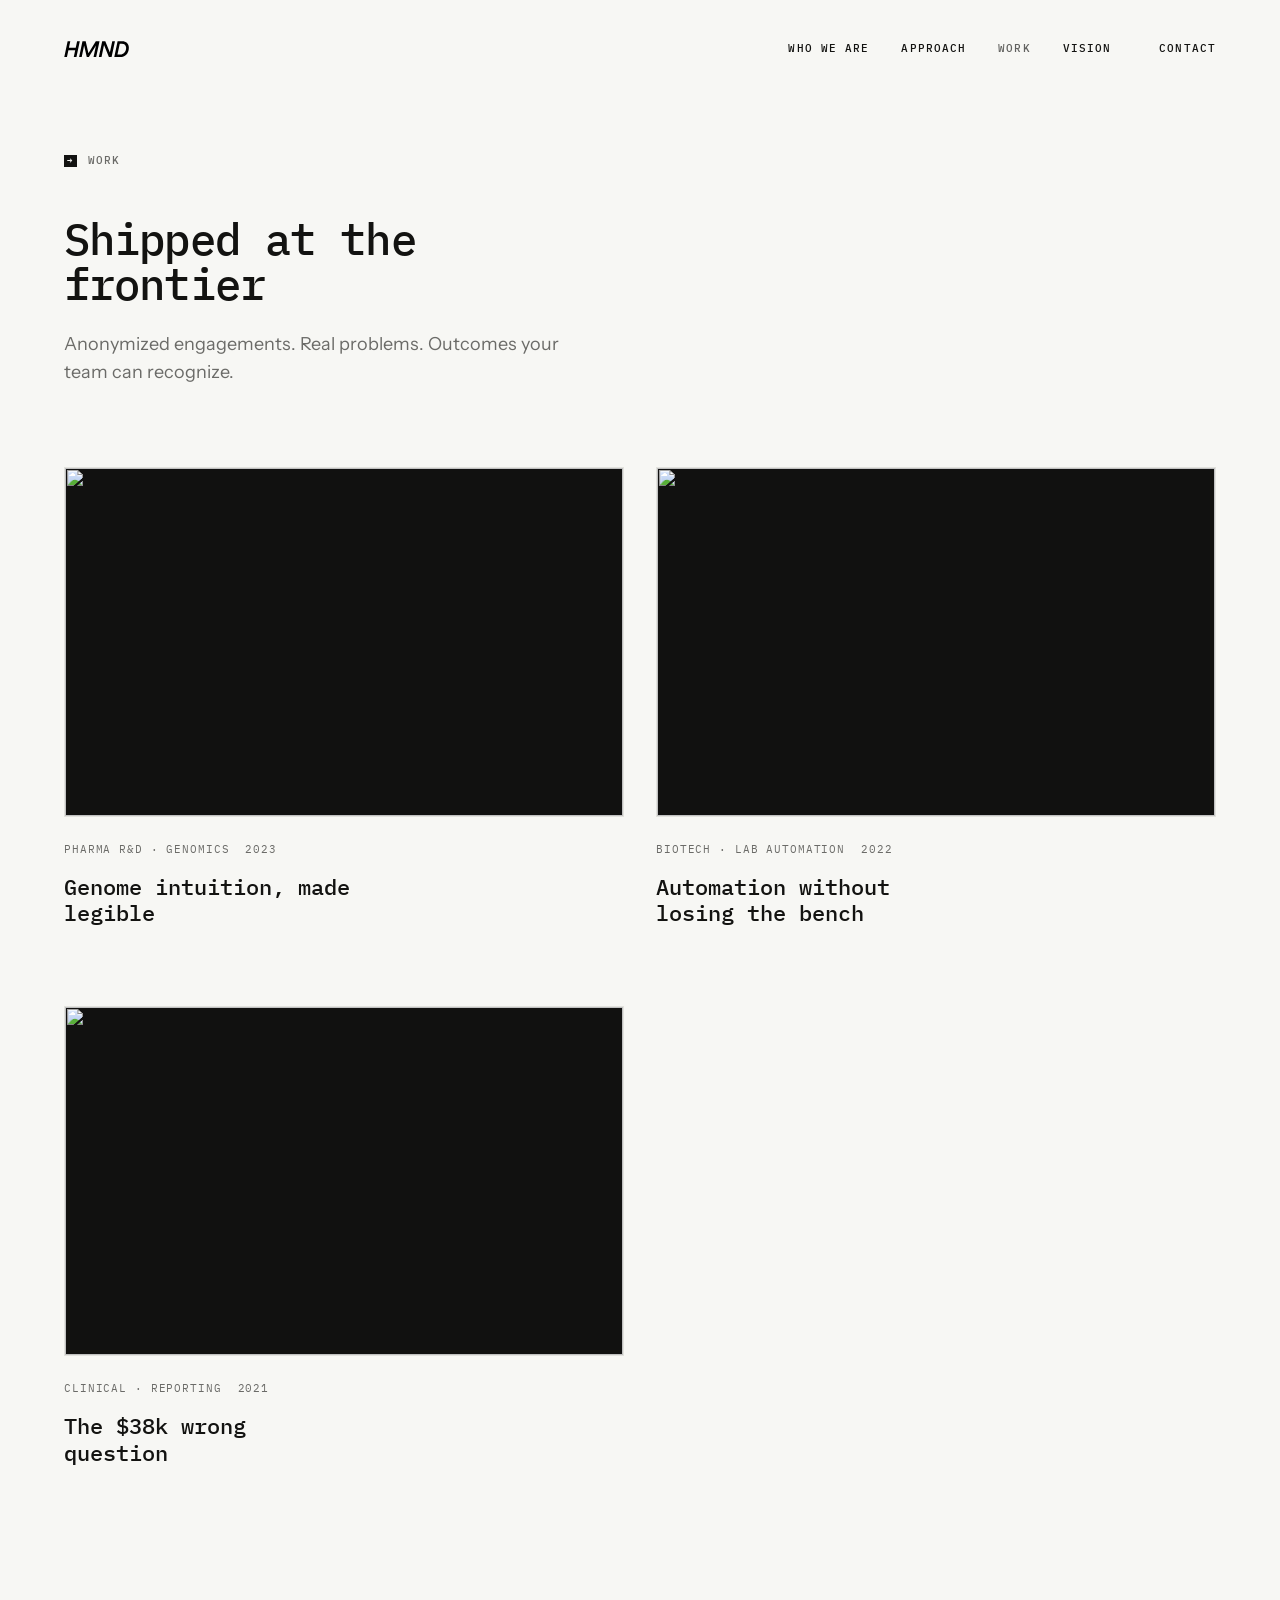
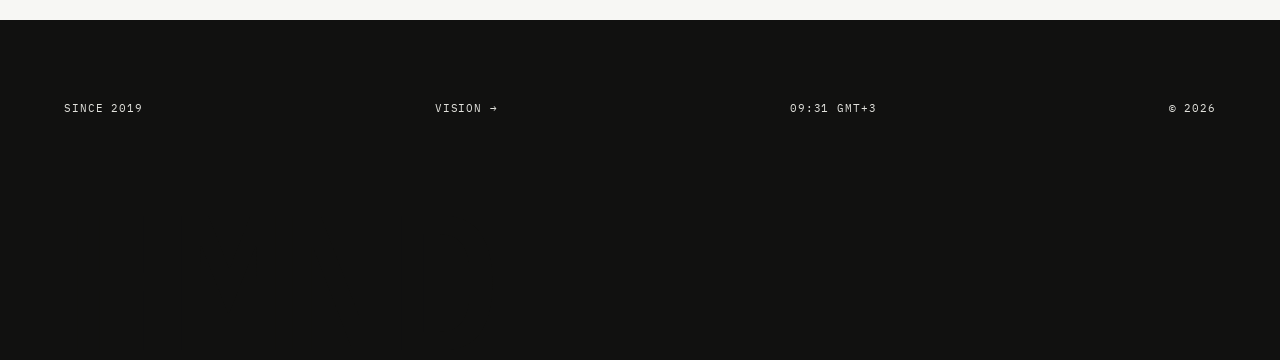
==== works/index.html @ 0601677a "Added work section with cases" ====
<!DOCTYPE html>
<html lang="en">
<head>
  <meta charset="UTF-8" />
  <meta name="viewport" content="width=device-width, initial-scale=1" />
  <title>Work — HMND</title>
  <meta name="description" content="Selected HMND engagements — anonymized cases at the frontier of science and software." />
  <link rel="preconnect" href="https://fonts.googleapis.com" />
  <link rel="preconnect" href="https://fonts.gstatic.com" crossorigin />
  <link href="https://fonts.googleapis.com/css2?family=IBM+Plex+Mono:wght@400;500;600&family=Instrument+Sans:ital,wght@0,400;0,500;0,600;1,400;1,500&display=swap" rel="stylesheet" />
  <link rel="stylesheet" href="../styles/tokens.css" />
  <link rel="stylesheet" href="../style.css" />
</head>
<body class="page-works">
  <a class="skip-link" href="#main">Skip to content</a>

  <header class="site-header" id="site-header">
    <div class="site-header__inner">
      <a href="../index.html" class="logo" id="logo" aria-label="HMND home">
        <img src="../assets/img/HMND_logo.svg" alt="" class="logo__img" width="187" height="46" />
      </a>
      <nav class="nav" aria-label="Primary">
        <a href="../index.html#who">Who we are</a>
        <a href="../index.html#approach">Approach</a>
        <a href="index.html" class="is-active" aria-current="page">Work</a>
        <a href="../index.html#vision" class="nav__vision">
          Vision
          <span class="nav__dot" id="vision-dot" hidden aria-hidden="true"></span>
        </a>
        <a href="../index.html#contact" class="nav__contact" id="nav-contact">Contact</a>
      </nav>
      <button class="nav-toggle" id="nav-toggle" type="button" aria-expanded="false" aria-controls="mobile-nav" aria-label="Open menu">
        <span></span><span></span>
      </button>
    </div>
    <nav class="mobile-nav" id="mobile-nav" hidden>
      <a href="../index.html#who">Who we are</a>
      <a href="../index.html#approach">Approach</a>
      <a href="index.html" aria-current="page">Work</a>
      <a href="../index.html#vision">Vision</a>
      <a href="../index.html#contact">Contact</a>
    </nav>
  </header>

  <main id="main" class="works-page">
    <div class="container">
      <header class="works-hero reveal">
        <p class="section-marker"><span class="section-marker__arrow" aria-hidden="true">→</span> Work</p>
        <h1 class="works-hero__title">Shipped at the frontier</h1>
        <p class="works-hero__intro">Anonymized engagements. Real problems. Outcomes your team can recognize.</p>
      </header>

      <div class="works-grid">
        <a class="works-tile reveal" href="genome-browser.html">
          <div class="works-tile__media">
            <img src="../assets/img/work/genome-browser.svg" alt="" width="1600" height="1000" />
          </div>
          <div class="works-tile__meta">
            <span>Pharma R&amp;D · Genomics</span>
            <span>2023</span>
          </div>
          <h2 class="works-tile__title">Genome intuition, made legible</h2>
        </a>

        <a class="works-tile reveal" href="synthesis-automation.html">
          <div class="works-tile__media">
            <img src="../assets/img/work/synthesis-automation.svg" alt="" width="1600" height="1000" />
          </div>
          <div class="works-tile__meta">
            <span>Biotech · Lab automation</span>
            <span>2022</span>
          </div>
          <h2 class="works-tile__title">Automation without losing the bench</h2>
        </a>

        <a class="works-tile reveal" href="clinical-reporting.html">
          <div class="works-tile__media">
            <img src="../assets/img/work/clinical-reporting.svg" alt="" width="1600" height="1000" />
          </div>
          <div class="works-tile__meta">
            <span>Clinical · Reporting</span>
            <span>2021</span>
          </div>
          <h2 class="works-tile__title">The $38k wrong question</h2>
        </a>
      </div>
    </div>
  </main>

  <footer class="site-footer">
    <div class="container site-footer__top">
      <span>Since 2019</span>
      <a href="https://vision.hmnd.design" rel="noopener noreferrer" target="_blank">Vision →</a>
      <time id="local-time" datetime="">--:--</time>
      <span>© 2026</span>
    </div>
    <div class="site-footer__wordmark" aria-hidden="true">HMND</div>
  </footer>

  <script src="../main.js" defer></script>
</body>
</html>
---- styles/tokens.css ----
:root {
  /* Color */
  --color-bg: #f7f7f4;
  --color-text: #131311;
  --color-text-muted: #6b6b68;
  --color-accent: #8dff6a;
  --color-surface-dark: #111110;
  --color-border: #e2e2dd;

  /* Typography */
  --font-display: 'IBM Plex Mono', monospace;
  --font-body: 'Instrument Sans', sans-serif;
  --fs-hero: clamp(2.75rem, 6.5vw, 6rem);
  --fs-h2: clamp(1.875rem, 3.5vw, 2.75rem);
  --fs-h3: 1.375rem;
  --fs-body-lg: 1.125rem;
  --fs-body: 1rem;
  --fs-small: 0.8125rem;
  --fs-micro: 0.6875rem;
  --lh-display: 1.02;
  --lh-body: 1.55;
  --measure: 65ch;

  /* Spacing (8px scale) */
  --space-1: 8px;
  --space-2: 16px;
  --space-3: 24px;
  --space-4: 32px;
  --space-6: 48px;
  --space-8: 64px;
  --space-10: 80px;
  --space-15: 120px;
  --space-20: 160px;
  --section-py: clamp(96px, 12vw, 160px);
  --container-max: 1180px;
  --gutter: clamp(24px, 5vw, 64px);

  /* Radius */
  --radius-none: 0px;
  --radius-pill: 999px;
  --corner-chamfer: 8px;

  /* Motion */
  --ease-out: cubic-bezier(0.16, 1, 0.3, 1);
  --duration-fast: 200ms;
  --duration-base: 400ms;
  --stagger-child: 60ms;
}

.btn-primary {
  border-radius: var(--radius-pill);
  background: var(--color-text);
  color: var(--color-bg);
  padding: 14px 28px;
  font-family: var(--font-display);
  transition: background var(--duration-fast) ease;
}
.btn-primary:hover {
  background: var(--color-text-muted);
  color: var(--color-bg);
}

.hairline {
  border: 1px solid var(--color-border);
  border-radius: var(--radius-none);
  box-shadow: none;
}
---- style.css ----
/* HMND site composition — all values via tokens */

*,
*::before,
*::after {
  box-sizing: border-box;
}

html {
  scroll-behavior: smooth;
}

@media (prefers-reduced-motion: reduce) {
  html {
    scroll-behavior: auto;
  }
}

body {
  margin: 0;
  background: var(--color-bg);
  color: var(--color-text);
  font-family: var(--font-body);
  font-size: var(--fs-body);
  line-height: var(--lh-body);
  -webkit-font-smoothing: antialiased;
  text-rendering: optimizeLegibility;
}

img {
  max-width: 100%;
  display: block;
}

a {
  color: inherit;
  text-decoration: underline;
  text-decoration-thickness: 1px;
  text-underline-offset: 0.2em;
}

a:hover {
  color: var(--color-text);
}

a.btn-primary,
a.logo,
.nav a,
.mobile-nav a,
.work-case,
.vision-tile {
  text-decoration: none;
}

button,
input,
textarea,
select {
  font: inherit;
  color: inherit;
}

.sr-only {
  position: absolute;
  width: 1px;
  height: 1px;
  padding: 0;
  margin: -1px;
  overflow: hidden;
  clip: rect(0, 0, 0, 0);
  white-space: nowrap;
  border: 0;
}

.skip-link {
  position: absolute;
  left: var(--gutter);
  top: -100px;
  z-index: 200;
  background: var(--color-text);
  color: var(--color-bg);
  padding: var(--space-1) var(--space-2);
  font-family: var(--font-display);
  font-size: var(--fs-small);
}

.skip-link:focus {
  top: var(--space-2);
}

.container {
  width: min(100% - (var(--gutter) * 2), var(--container-max));
  margin-inline: auto;
}

.section {
  padding-block: var(--section-py);
}

.section-marker {
  margin: 0 0 var(--space-6);
  font-family: var(--font-display);
  font-size: var(--fs-micro);
  font-weight: 500;
  letter-spacing: 0.1em;
  text-transform: uppercase;
  color: var(--color-text-muted);
}

.section-marker__arrow {
  display: inline-flex;
  align-items: center;
  justify-content: center;
  width: 1.35em;
  height: 1.35em;
  margin-right: 0.35em;
  background: var(--color-text);
  color: var(--color-bg);
  font-size: 0.85em;
  line-height: 1;
  vertical-align: middle;
}

.section-marker--on-dark .section-marker__arrow {
  background: var(--color-bg);
  color: var(--color-text);
}

.section-marker--on-dark {
  color: var(--color-border);
}

.section-title {
  margin: 0 0 var(--space-6);
  font-family: var(--font-display);
  font-size: var(--fs-h2);
  font-weight: 500;
  line-height: var(--lh-display);
  letter-spacing: -0.02em;
  max-width: 18ch;
}

.lead {
  font-size: var(--fs-body-lg);
  max-width: var(--measure);
}

.text-link {
  font-family: var(--font-display);
  font-size: var(--fs-small);
  text-decoration: underline;
  text-decoration-thickness: 1px;
  text-underline-offset: 0.22em;
  transition: text-decoration-color var(--duration-fast) ease;
}

.text-link:hover {
  text-decoration-color: var(--color-text);
}

.inline-link {
  color: inherit;
  text-decoration: underline;
  text-decoration-thickness: 1px;
  text-underline-offset: 0.2em;
}

.inline-link:hover {
  color: inherit;
}

.btn-primary {
  display: inline-flex;
  align-items: center;
  justify-content: center;
  gap: var(--space-1);
  border: none;
  cursor: pointer;
  text-decoration: none;
  font-size: var(--fs-small);
  font-weight: 500;
  letter-spacing: 0.02em;
  line-height: 1.2;
  transition: transform var(--duration-fast) var(--ease-out);
  will-change: transform;
}

/* —— Header —— */
.site-header {
  position: fixed;
  inset: 0 0 auto;
  z-index: 100;
  padding-block: var(--space-3);
  background: transparent;
  border: none;
  pointer-events: none;
}

.site-header__inner {
  --header-pad: var(--space-2);
  display: flex;
  align-items: center;
  justify-content: space-between;
  /* Wider blur bar; padding extends past container edges equally */
  width: min(
    calc((100% - (var(--gutter) * 2)) + (var(--header-pad) * 2)),
    calc(var(--container-max) + (var(--header-pad) * 2))
  );
  margin-inline-start: max(
    calc(var(--gutter) - var(--header-pad)),
    calc((100% - min(100% - (var(--gutter) * 2), var(--container-max))) / 2 - var(--header-pad))
  );
  margin-inline-end: auto;
  padding: var(--header-pad);
  pointer-events: auto;
  border: none;
  background: transparent;
  clip-path: polygon(
    var(--corner-chamfer) 0,
    calc(100% - var(--corner-chamfer)) 0,
    100% var(--corner-chamfer),
    100% calc(100% - var(--corner-chamfer)),
    calc(100% - var(--corner-chamfer)) 100%,
    var(--corner-chamfer) 100%,
    0 calc(100% - var(--corner-chamfer)),
    0 var(--corner-chamfer)
  );
  transition:
    background var(--duration-base) var(--ease-out),
    backdrop-filter var(--duration-base) var(--ease-out),
    opacity var(--duration-base) var(--ease-out),
    transform var(--duration-base) var(--ease-out),
    visibility var(--duration-base) var(--ease-out);
}

.site-header.is-dock-visible .site-header__inner {
  background: transparent;
  backdrop-filter: blur(20px) saturate(1.15);
  -webkit-backdrop-filter: blur(20px) saturate(1.15);
}

.site-header.is-over-cinematic .site-header__inner,
.site-header.is-over-cinematic .mobile-nav:not([hidden]) {
  opacity: 0;
  visibility: hidden;
  pointer-events: none;
  transform: translateY(-10px);
}

.logo {
  display: inline-flex;
  align-items: center;
  text-decoration: none;
  line-height: 0;
}

.logo__img {
  display: block;
  width: auto;
  height: 1rem;
}

.nav {
  display: none;
  gap: var(--space-4);
  align-items: center;
}

.nav a {
  position: relative;
  font-family: var(--font-display);
  font-size: var(--fs-micro);
  font-weight: 500;
  letter-spacing: 0.1em;
  text-transform: uppercase;
  text-decoration: none;
  color: var(--color-text);
  transition: opacity 400ms var(--ease-out);
}

.nav a::after {
  content: "";
  position: absolute;
  left: 0;
  bottom: -4px;
  width: 100%;
  height: 1px;
  background: var(--color-text);
  transform: scaleX(0);
  transform-origin: left center;
  transition: transform 650ms cubic-bezier(0.22, 1, 0.36, 1);
}

.nav a:hover {
  opacity: 0.65;
}

.nav a:hover::after {
  transform: scaleX(1);
}

.nav__vision {
  padding-right: var(--space-2);
}

.nav__dot {
  position: absolute;
  top: -2px;
  right: 0;
  width: 6px;
  height: 6px;
  border-radius: var(--radius-pill);
  background: var(--color-text);
}

.nav-toggle {
  display: flex;
  flex-direction: column;
  gap: 6px;
  background: none;
  border: none;
  padding: var(--space-1);
  cursor: pointer;
}

.nav-toggle span {
  display: block;
  width: 24px;
  height: 1px;
  background: var(--color-text);
}

.mobile-nav {
  display: flex;
  flex-direction: column;
  gap: var(--space-3);
  margin: var(--space-2) auto 0;
  width: min(100% - (var(--gutter) * 2), var(--container-max));
  padding: var(--space-4) 0 var(--space-6);
  pointer-events: auto;
  border: none;
  border-radius: var(--radius-none);
  background: transparent;
  transition: background var(--duration-base) var(--ease-out);
}

.site-header.is-dock-visible .mobile-nav:not([hidden]) {
  background: color-mix(in srgb, var(--color-bg) 48%, transparent);
  backdrop-filter: blur(20px) saturate(1.15);
  -webkit-backdrop-filter: blur(20px) saturate(1.15);
}

.mobile-nav a {
  font-family: var(--font-display);
  font-size: var(--fs-small);
  letter-spacing: 0.08em;
  text-transform: uppercase;
  text-decoration: none;
  color: var(--color-text);
}

.mobile-nav[hidden] {
  display: none;
}

@media (min-width: 900px) {
  .nav {
    display: flex;
  }

  .nav-toggle,
  .mobile-nav {
    display: none !important;
  }
}

/* —— Hero —— */
.hero {
  position: relative;
  width: 100vw;
  max-width: 100%;
  height: 100vh;
  min-height: 560px;
  overflow: hidden;
  background: var(--color-bg);
  display: flex;
  align-items: center;
  isolation: isolate;
}

.hero__media {
  position: absolute;
  inset: 0;
  z-index: 0;
  display: flex;
  align-items: center;
  justify-content: flex-end;
  pointer-events: none;
  background: var(--color-bg);
}

.hero__img {
  height: 100%;
  width: auto;
  max-width: none;
  object-fit: contain;
  object-position: right center;
  mix-blend-mode: multiply;
}

.hero__media.is-missing::after {
  content: "assets/img/hero.png — missing";
  position: absolute;
  inset: 0;
  display: flex;
  align-items: center;
  justify-content: center;
  padding: var(--space-4);
  text-align: center;
  font-family: var(--font-display);
  font-size: var(--fs-small);
  letter-spacing: 0.04em;
  color: var(--color-text-muted);
  border: 1px dashed var(--color-text-muted);
  background: var(--color-bg);
  pointer-events: none;
}

.hero__media.is-missing .hero__img {
  opacity: 0;
}

.hero__copy {
  position: relative;
  z-index: 1;
  /* 50% of container — leaves room for hero image on the right */
  width: min(calc((100% - (var(--gutter) * 2)) * 0.5), calc(var(--container-max) * 0.5));
  margin-inline: max(var(--gutter), calc((100% - min(100% - (var(--gutter) * 2), var(--container-max))) / 2)) auto;
  padding-block: calc(var(--space-15) + var(--space-4));
}

.hero__title {
  margin: 0 0 var(--space-4);
  font-family: var(--font-display);
  /* Sized so the longest line (23ch mono) never wraps inside the copy block */
  font-size: min(
    3.5rem,
    calc(min(100vw - (var(--gutter) * 2), calc(var(--container-max) * 0.5)) / 13.5)
  );
  font-weight: 500;
  line-height: var(--lh-display);
  letter-spacing: -0.03em;
  white-space: nowrap;
}

.hero__line {
  display: block;
}

.hero__accent {
  font-style: italic;
  color: inherit;
}

.hero__sub {
  margin: 0 0 var(--space-6);
  max-width: 42ch;
  color: var(--color-text-muted);
  font-size: var(--fs-body-lg);
}

.hero__actions {
  display: flex;
  flex-wrap: wrap;
  align-items: center;
  gap: var(--space-3) var(--space-4);
}

@media (max-width: 899px) {
  .hero__media {
    justify-content: center;
    opacity: 0.55;
  }

  .hero__img {
    height: 70%;
    max-height: 100%;
    object-position: center bottom;
    align-self: flex-end;
  }

  .hero__copy {
    align-self: flex-start;
    margin-top: var(--space-15);
  }
}

@media (min-width: 900px) {
  .hero__copy {
    padding-block: var(--space-20);
  }
}

/* —— Proof —— */
.proof {
  background: var(--color-surface-dark);
  color: var(--color-bg);
  padding-block: var(--section-py);
}

.proof.cinematic {
  padding-block: 0;
  height: var(--cinematic-height, 100vh);
}

.cinematic__pin {
  position: sticky;
  top: 0;
  display: flex;
  align-items: center;
  min-height: 100vh;
  padding-block: var(--section-py);
}

.cinematic__line {
  --line-progress: 0;
  opacity: var(--line-progress);
  transform: translateY(calc((1 - var(--line-progress)) * 2rem));
  will-change: opacity, transform;
}

.cinematic.is-complete .cinematic__line {
  --line-progress: 1;
  opacity: 1;
  transform: translateY(0);
}

@media (prefers-reduced-motion: reduce) {
  .cinematic {
    height: auto !important;
  }

  .cinematic__pin {
    position: static;
    min-height: 0;
  }

  .cinematic__line {
    opacity: 1;
    transform: none;
  }
}

.proof__grid {
  display: grid;
  grid-template-columns: 1fr;
  gap: var(--space-8);
  align-items: center;
}

.proof__stat {
  margin: 0 0 var(--space-4);
  font-family: var(--font-display);
  font-size: var(--fs-hero);
  font-weight: 500;
  line-height: var(--lh-display);
  letter-spacing: -0.03em;
}

.proof__copy p {
  max-width: var(--measure);
  color: var(--color-border);
}

.proof__close {
  color: var(--color-bg) !important;
  font-weight: 500;
  margin-top: var(--space-4);
}

.proof__ghost {
  display: none;
  font-family: var(--font-display);
  font-size: clamp(4rem, 14vw, 10rem);
  font-weight: 500;
  line-height: 0.9;
  color: var(--color-bg);
  text-align: right;
  user-select: none;
}

@media (min-width: 900px) {
  .proof__grid {
    grid-template-columns: 6fr 4fr;
  }

  .proof__ghost {
    display: block;
  }
}

/* —— Who —— */
.who__grid {
  display: grid;
  grid-template-columns: 1fr;
  gap: var(--space-8);
}

.who__prose p {
  max-width: var(--measure);
}

.who__prose p + p {
  margin-top: var(--space-3);
  color: var(--color-text-muted);
}

.who__aside {
  border-top: 1px solid var(--color-border);
  padding-top: var(--space-4);
}

.who__year {
  margin: 0 0 var(--space-2);
  font-family: var(--font-display);
  font-size: var(--fs-h2);
  font-weight: 500;
  line-height: var(--lh-display);
}

.who__year-value {
  font-variant-numeric: tabular-nums;
}

.who__claim {
  margin: 0;
  color: var(--color-text-muted);
  max-width: 28ch;
}

@media (min-width: 900px) {
  .who__grid {
    grid-template-columns: 8fr 4fr;
    gap: var(--space-10);
    align-items: start;
  }

  .who__aside {
    border-top: none;
    border-left: 1px solid var(--color-border);
    padding-top: 0;
    padding-left: var(--space-6);
  }
}

/* —— Approach —— */
.approach__list {
  list-style: none;
  margin: 0;
  padding: 0;
  border-top: 1px solid var(--color-border);
}

.approach__item {
  display: grid;
  grid-template-columns: 1fr;
  gap: var(--space-2);
  padding-block: var(--space-6);
  border-bottom: 1px solid var(--color-border);
}

.approach__num {
  display: inline-flex;
  align-items: center;
  gap: 0.35em;
  font-family: var(--font-display);
  font-size: var(--fs-micro);
  letter-spacing: 0.1em;
  color: var(--color-text-muted);
}

.approach__num .section-marker__arrow {
  margin-right: 0;
}

.approach__item h3 {
  margin: 0 0 var(--space-2);
  font-family: var(--font-display);
  font-size: var(--fs-h3);
  font-weight: 500;
  line-height: var(--lh-display);
}

.approach__item p {
  margin: 0;
  max-width: var(--measure);
  color: var(--color-text-muted);
}

@media (min-width: 768px) {
  .approach__item {
    grid-template-columns: 120px 1fr;
    gap: var(--space-6);
    align-items: start;
  }
}

/* —— Work —— */
.work__header {
  margin-bottom: var(--space-8);
}

.work__intro {
  margin: calc(var(--space-3) * -1) 0 0;
  color: var(--color-text-muted);
  max-width: 42ch;
}

.work__rail {
  display: grid;
  grid-template-columns: 1fr;
  gap: var(--space-3);
}

.work-case {
  border: 1px solid var(--color-border);
  border-radius: var(--radius-none);
  padding: var(--space-4);
  transition: border-color var(--duration-fast) ease;
  text-decoration: none;
  color: inherit;
  display: block;
  background: transparent;
}

.work-case:hover,
.work-case:focus-visible {
  border-color: var(--color-text);
  outline: none;
}

.work-case__meta {
  display: flex;
  flex-wrap: wrap;
  gap: var(--space-2);
  margin-bottom: var(--space-3);
  font-family: var(--font-display);
  font-size: var(--fs-micro);
  letter-spacing: 0.08em;
  text-transform: uppercase;
  color: var(--color-text-muted);
}

.work-case h3 {
  margin: 0 0 var(--space-3);
  font-family: var(--font-display);
  font-size: var(--fs-h3);
  font-weight: 500;
  line-height: 1.2;
}

.work-case p {
  margin: 0 0 var(--space-2);
  color: var(--color-text-muted);
  font-size: var(--fs-small);
}

.work-case__outcome {
  color: var(--color-text) !important;
  font-weight: 500;
  margin-top: var(--space-3) !important;
}

.work-case__tags {
  display: flex;
  flex-wrap: wrap;
  gap: var(--space-2);
  margin-top: var(--space-4);
  padding: 0;
  list-style: none;
}

.work-case__tags li {
  font-family: var(--font-display);
  font-size: var(--fs-micro);
  letter-spacing: 0.06em;
  text-transform: uppercase;
  color: var(--color-text-muted);
  border-bottom: 1px solid var(--color-border);
  padding-bottom: 2px;
}

.work-case--featured {
  padding: var(--space-6);
}

.work-case--featured h3 {
  font-size: clamp(1.375rem, 2.5vw, 1.875rem);
  max-width: 18ch;
}

.work-case--featured p {
  font-size: var(--fs-body);
  max-width: var(--measure);
}

.work-case--featured p + p {
  margin-top: var(--space-2);
}

.work__cta {
  margin-top: var(--space-6);
}

@media (min-width: 900px) {
  .work__rail {
    grid-template-columns: 7fr 5fr;
    grid-template-rows: auto auto;
    gap: var(--space-3);
  }

  .work-case--featured {
    grid-row: 1 / span 2;
    display: flex;
    flex-direction: column;
    justify-content: space-between;
    min-height: 100%;
  }
}

/* —— Works index —— */
.works-page {
  padding-top: calc(var(--space-15) + var(--space-4));
  padding-bottom: var(--section-py);
}

.works-hero {
  margin-bottom: var(--space-10);
}

.works-hero__title {
  margin: 0 0 var(--space-3);
  font-family: var(--font-display);
  font-size: var(--fs-h2);
  font-weight: 500;
  line-height: var(--lh-display);
  letter-spacing: -0.02em;
  max-width: 18ch;
}

.works-hero__intro {
  margin: 0;
  color: var(--color-text-muted);
  font-size: var(--fs-body-lg);
  max-width: 42ch;
}

.works-grid {
  display: grid;
  grid-template-columns: 1fr;
  gap: var(--space-8) var(--space-4);
}

.works-tile {
  display: block;
  text-decoration: none;
  color: inherit;
}

.works-tile__media {
  position: relative;
  aspect-ratio: 16 / 10;
  overflow: hidden;
  background: var(--color-surface-dark);
  border: 1px solid var(--color-border);
  border-radius: var(--radius-none);
}

.works-tile__media img {
  display: block;
  width: 100%;
  height: 100%;
  object-fit: cover;
  transition: transform var(--duration-base) var(--ease-out);
}

.works-tile:hover .works-tile__media img,
.works-tile:focus-visible .works-tile__media img {
  transform: scale(1.02);
}

.works-tile:focus-visible {
  outline: none;
}

.works-tile:focus-visible .works-tile__media {
  border-color: var(--color-text);
}

.works-tile__meta {
  display: flex;
  flex-wrap: wrap;
  gap: var(--space-2);
  margin: var(--space-3) 0 var(--space-2);
  font-family: var(--font-display);
  font-size: var(--fs-micro);
  letter-spacing: 0.08em;
  text-transform: uppercase;
  color: var(--color-text-muted);
}

.works-tile__title {
  margin: 0;
  font-family: var(--font-display);
  font-size: var(--fs-h3);
  font-weight: 500;
  line-height: 1.2;
  max-width: 22ch;
}

@media (min-width: 900px) {
  .works-grid {
    grid-template-columns: 1fr 1fr;
    gap: var(--space-10) var(--space-4);
  }
}

/* —— Case study page —— */
.case-page {
  padding-top: calc(var(--space-15) + var(--space-4));
  padding-bottom: var(--section-py);
}

.case-back {
  display: inline-flex;
  align-items: center;
  gap: var(--space-1);
  margin-bottom: var(--space-6);
  font-family: var(--font-display);
  font-size: var(--fs-micro);
  letter-spacing: 0.1em;
  text-transform: uppercase;
  text-decoration: none;
  color: var(--color-text-muted);
  transition: color var(--duration-fast) ease;
}

.case-back:hover,
.case-back:focus-visible {
  color: var(--color-text);
}

.case-header {
  margin-bottom: var(--space-8);
}

.case-header__meta {
  display: flex;
  flex-wrap: wrap;
  gap: var(--space-2);
  margin: 0 0 var(--space-3);
  font-family: var(--font-display);
  font-size: var(--fs-micro);
  letter-spacing: 0.08em;
  text-transform: uppercase;
  color: var(--color-text-muted);
}

.case-header__title {
  margin: 0 0 var(--space-3);
  font-family: var(--font-display);
  font-size: var(--fs-h2);
  font-weight: 500;
  line-height: var(--lh-display);
  letter-spacing: -0.02em;
  max-width: 18ch;
}

.case-header__subtitle {
  margin: 0;
  color: var(--color-text-muted);
  font-size: var(--fs-body-lg);
  max-width: 42ch;
}

.case-layout {
  display: grid;
  grid-template-columns: 1fr;
  gap: var(--space-8);
  margin-bottom: var(--space-10);
}

.case-summary {
  margin: 0 0 var(--space-6);
  font-size: var(--fs-body-lg);
  max-width: var(--measure);
  line-height: var(--lh-body);
}

.case-actions {
  display: flex;
  flex-wrap: wrap;
  align-items: center;
  gap: var(--space-3) var(--space-4);
}

.case-spec {
  margin: 0;
  border-top: 1px solid var(--color-border);
}

.case-spec__row {
  display: grid;
  grid-template-columns: 1fr;
  gap: var(--space-2);
  padding-block: var(--space-4);
  border-bottom: 1px solid var(--color-border);
}

.case-spec__label {
  margin: 0;
  font-family: var(--font-display);
  font-size: var(--fs-micro);
  font-weight: 500;
  letter-spacing: 0.1em;
  text-transform: uppercase;
  color: var(--color-text-muted);
}

.case-spec__value {
  margin: 0;
  font-size: var(--fs-body);
  line-height: var(--lh-body);
}

.case-spec__list {
  margin: 0;
  padding: 0;
  list-style: none;
}

.case-spec__list li {
  position: relative;
  padding-left: 1.1em;
  margin-bottom: var(--space-2);
}

.case-spec__list li:last-child {
  margin-bottom: 0;
}

.case-spec__list li::before {
  content: "•";
  position: absolute;
  left: 0;
  color: var(--color-text-muted);
}

.case-spec__chips {
  display: flex;
  flex-direction: column;
  gap: var(--space-1);
}

.case-media {
  margin-bottom: var(--space-10);
  border: 1px solid var(--color-border);
  background: var(--color-surface-dark);
  overflow: hidden;
}

.case-media img {
  display: block;
  width: 100%;
  height: auto;
  aspect-ratio: 16 / 10;
  object-fit: cover;
}

.case-next {
  display: flex;
  flex-wrap: wrap;
  align-items: baseline;
  justify-content: space-between;
  gap: var(--space-3);
  padding-top: var(--space-6);
  border-top: 1px solid var(--color-border);
}

.case-next__label {
  margin: 0;
  font-family: var(--font-display);
  font-size: var(--fs-micro);
  letter-spacing: 0.1em;
  text-transform: uppercase;
  color: var(--color-text-muted);
}

.case-next__link {
  font-family: var(--font-display);
  font-size: var(--fs-body-lg);
  font-weight: 500;
  text-decoration: none;
  color: var(--color-text);
}

.case-next__link:hover,
.case-next__link:focus-visible {
  text-decoration: underline;
  text-underline-offset: 0.22em;
}

.nav a.is-active {
  opacity: 0.65;
}

@media (min-width: 900px) {
  .case-layout {
    grid-template-columns: 5fr 7fr;
    gap: var(--space-10);
    align-items: start;
  }

  .case-spec__row {
    grid-template-columns: 160px 1fr;
    gap: var(--space-6);
    align-items: start;
  }
}

/* —— Logos —— */
.logos {
  padding-block: var(--space-10);
  border-top: 1px solid var(--color-border);
}

.logos__caption {
  margin: 0 0 var(--space-4);
  font-family: var(--font-display);
  font-size: var(--fs-micro);
  letter-spacing: 0.1em;
  text-transform: uppercase;
  color: var(--color-text-muted);
}

.logos__strip {
  display: flex;
  flex-wrap: wrap;
  gap: var(--space-3) var(--space-6);
  margin: 0;
  padding: 0;
  list-style: none;
}

.logos__strip li {
  font-family: var(--font-display);
  font-size: var(--fs-small);
  font-weight: 500;
  letter-spacing: 0.04em;
  color: var(--color-text-muted);
  opacity: 0.85;
}

/* —— Directions —— */
.directions__tags {
  display: flex;
  flex-wrap: wrap;
  gap: var(--space-2);
  margin: var(--space-6) 0 0;
  padding: 0;
  list-style: none;
}

.directions__tags li {
  font-family: var(--font-display);
  font-size: var(--fs-small);
  padding: var(--space-2) var(--space-3);
  border: 1px solid var(--color-border);
  border-radius: var(--radius-none);
  color: var(--color-text);
}

/* —— Vision —— */
.vision__header {
  display: grid;
  gap: var(--space-4);
  margin-bottom: var(--space-8);
  max-width: 52rem;
}

.vision__intro {
  margin: 0;
  color: var(--color-text-muted);
  max-width: var(--measure);
}

.vision__feed {
  display: grid;
  grid-template-columns: 1fr;
  gap: var(--space-3);
}

.vision-tile {
  border: 1px solid var(--color-border);
  border-radius: var(--radius-none);
  padding: var(--space-3);
  text-decoration: none;
  color: inherit;
  display: flex;
  flex-direction: column;
  gap: var(--space-2);
  transition: border-color var(--duration-fast) ease;
  min-height: 120px;
}

.vision-tile:hover,
.vision-tile:focus-visible {
  border-color: var(--color-text);
  outline: none;
}

.vision-tile__date {
  font-family: var(--font-display);
  font-size: var(--fs-micro);
  letter-spacing: 0.08em;
  text-transform: uppercase;
  color: var(--color-text-muted);
  font-variant-numeric: tabular-nums;
}

.vision-tile__title {
  margin: 0;
  font-family: var(--font-display);
  font-size: var(--fs-body);
  font-weight: 500;
  line-height: 1.25;
  text-decoration: underline;
  text-decoration-thickness: 1px;
  text-underline-offset: 0.18em;
}

.vision-tile__excerpt {
  margin: 0;
  font-size: var(--fs-small);
  color: var(--color-text-muted);
}

.vision-tile--featured {
  padding: var(--space-6);
  min-height: 220px;
}

.vision-tile--featured .vision-tile__title {
  font-size: var(--fs-h3);
  max-width: 28ch;
}

.vision-tile--medium {
  min-height: 160px;
}

.vision-tile--small {
  min-height: 100px;
}

.vision-tile--small .vision-tile__excerpt {
  display: none;
}

.vision__skeleton {
  display: contents;
}

.vision__skel {
  border: 1px solid var(--color-border);
  min-height: 120px;
  background: linear-gradient(
    90deg,
    var(--color-bg) 0%,
    var(--color-border) 50%,
    var(--color-bg) 100%
  );
  background-size: 200% 100%;
  animation: shimmer 1.4s ease infinite;
}

.vision__skel--lg {
  min-height: 220px;
}

.vision__skel--sm {
  min-height: 100px;
}

@keyframes shimmer {
  0% {
    background-position: 100% 0;
  }
  100% {
    background-position: -100% 0;
  }
}

.vision__empty,
.vision__error {
  border: 1px solid var(--color-border);
  padding: var(--space-6);
  color: var(--color-text-muted);
  max-width: var(--measure);
}

.vision__cta {
  margin-top: var(--space-6);
}

@media (min-width: 768px) {
  .vision__feed {
    grid-template-columns: repeat(6, 1fr);
    grid-auto-rows: minmax(100px, auto);
  }

  .vision-tile--featured {
    grid-column: span 4;
    grid-row: span 2;
  }

  .vision-tile--medium {
    grid-column: span 2;
  }

  .vision-tile--small {
    grid-column: span 2;
  }

  .vision__skel--lg {
    grid-column: span 4;
    grid-row: span 2;
  }

  .vision__skel:not(.vision__skel--lg):not(.vision__skel--sm) {
    grid-column: span 2;
  }

  .vision__skel--sm {
    grid-column: span 2;
  }
}

/* —— Contact —— */
.contact__card {
  position: relative;
  padding: var(--space-8);
  background: transparent;
  color: var(--color-text);
  border: 1px solid var(--color-border);
  border-radius: var(--radius-none);
}

.contact__title {
  margin: 0 0 var(--space-10);
  font-family: var(--font-display);
  font-size: var(--fs-h2);
  font-weight: 500;
  line-height: var(--lh-display);
  letter-spacing: -0.02em;
  max-width: 22ch;
  color: var(--color-text);
}

.contact__paths {
  display: grid;
  grid-template-columns: 1fr;
  gap: var(--space-10);
}

.contact__path-title {
  margin: 0 0 var(--space-2);
  font-family: var(--font-display);
  font-size: var(--fs-h3);
  font-weight: 500;
  color: var(--color-text);
}

.contact__path-copy {
  margin: 0 0 var(--space-4);
  color: var(--color-text-muted);
  max-width: 36ch;
}

.contact__calendar-note {
  margin-top: var(--space-3);
  font-size: var(--fs-small);
  color: var(--color-text-muted);
}

.contact__card .btn-primary {
  background: var(--color-text);
  color: var(--color-bg);
}

.contact__card .btn-primary:hover {
  background: var(--color-text-muted);
  color: var(--color-bg);
}

.contact-form {
  display: grid;
  gap: var(--space-3);
}

.form-row {
  display: grid;
  gap: var(--space-1);
}

.form-row label {
  font-family: var(--font-display);
  font-size: var(--fs-micro);
  letter-spacing: 0.08em;
  text-transform: uppercase;
  color: var(--color-text-muted);
}

.optional {
  text-transform: none;
  letter-spacing: 0;
  font-family: var(--font-body);
}

.form-row input,
.form-row textarea,
.form-row select {
  width: 100%;
  background: transparent;
  border: 1px solid var(--color-border);
  border-radius: var(--radius-none);
  padding: var(--space-2);
  outline: none;
  color: var(--color-text);
  transition: border-color var(--duration-fast) ease;
}

.form-row input::placeholder,
.form-row textarea::placeholder {
  color: var(--color-text-muted);
}

.form-row input:focus,
.form-row textarea:focus,
.form-row select:focus {
  border-color: var(--color-text);
}

.form-row select option {
  background: var(--color-bg);
  color: var(--color-text);
}

.form-fallback {
  margin: var(--space-2) 0 0;
  font-size: var(--fs-small);
  color: var(--color-text-muted);
}

.contact__card .inline-link {
  color: var(--color-text);
}

.form-status {
  margin: 0;
  font-size: var(--fs-small);
  min-height: 1.2em;
  color: var(--color-text-muted);
}

@media (min-width: 900px) {
  .contact__card {
    padding: var(--space-10) var(--space-10) var(--space-15);
  }

  .contact__paths {
    grid-template-columns: 1fr 1fr;
    gap: var(--space-10);
    align-items: start;
  }
}

/* —— Footer —— */
.site-footer {
  background: var(--color-surface-dark);
  color: var(--color-border);
  padding-top: var(--space-10);
  overflow: hidden;
}

.site-footer__top {
  display: flex;
  flex-wrap: wrap;
  gap: var(--space-3) var(--space-6);
  justify-content: space-between;
  align-items: center;
  padding-bottom: var(--space-10);
  font-family: var(--font-display);
  font-size: var(--fs-micro);
  letter-spacing: 0.08em;
  text-transform: uppercase;
}

.site-footer__top a {
  text-decoration: none;
  color: var(--color-border);
}

.site-footer__top a:hover {
  color: var(--color-bg);
  text-decoration: underline;
}

.site-footer__top time {
  font-variant-numeric: tabular-nums;
}

.site-footer__wordmark {
  width: min(100% - (var(--gutter) * 2), var(--container-max));
  margin-inline: auto;
  font-family: var(--font-display);
  font-size: clamp(4.5rem, 18vw, 12rem);
  font-weight: 500;
  line-height: 0.85;
  letter-spacing: -0.04em;
  color: var(--color-text);
  opacity: 0.22;
  user-select: none;
  padding-bottom: 0;
}

/* —— Reveal —— */
.reveal {
  opacity: 0;
  transform: translateY(8px);
  transition:
    opacity var(--duration-base) var(--ease-out),
    transform var(--duration-base) var(--ease-out);
  transition-delay: var(--reveal-delay, 0ms);
}

.reveal.is-visible {
  opacity: 1;
  transform: translateY(0);
}

@media (prefers-reduced-motion: reduce) {
  .reveal {
    opacity: 1;
    transform: none;
    transition: none;
  }

  .vision__skel {
    animation: none;
    background: var(--color-border);
  }

  .magnetic,
  .btn-primary {
    transform: none !important;
  }

  .nav a::after {
    transition: none;
  }
}
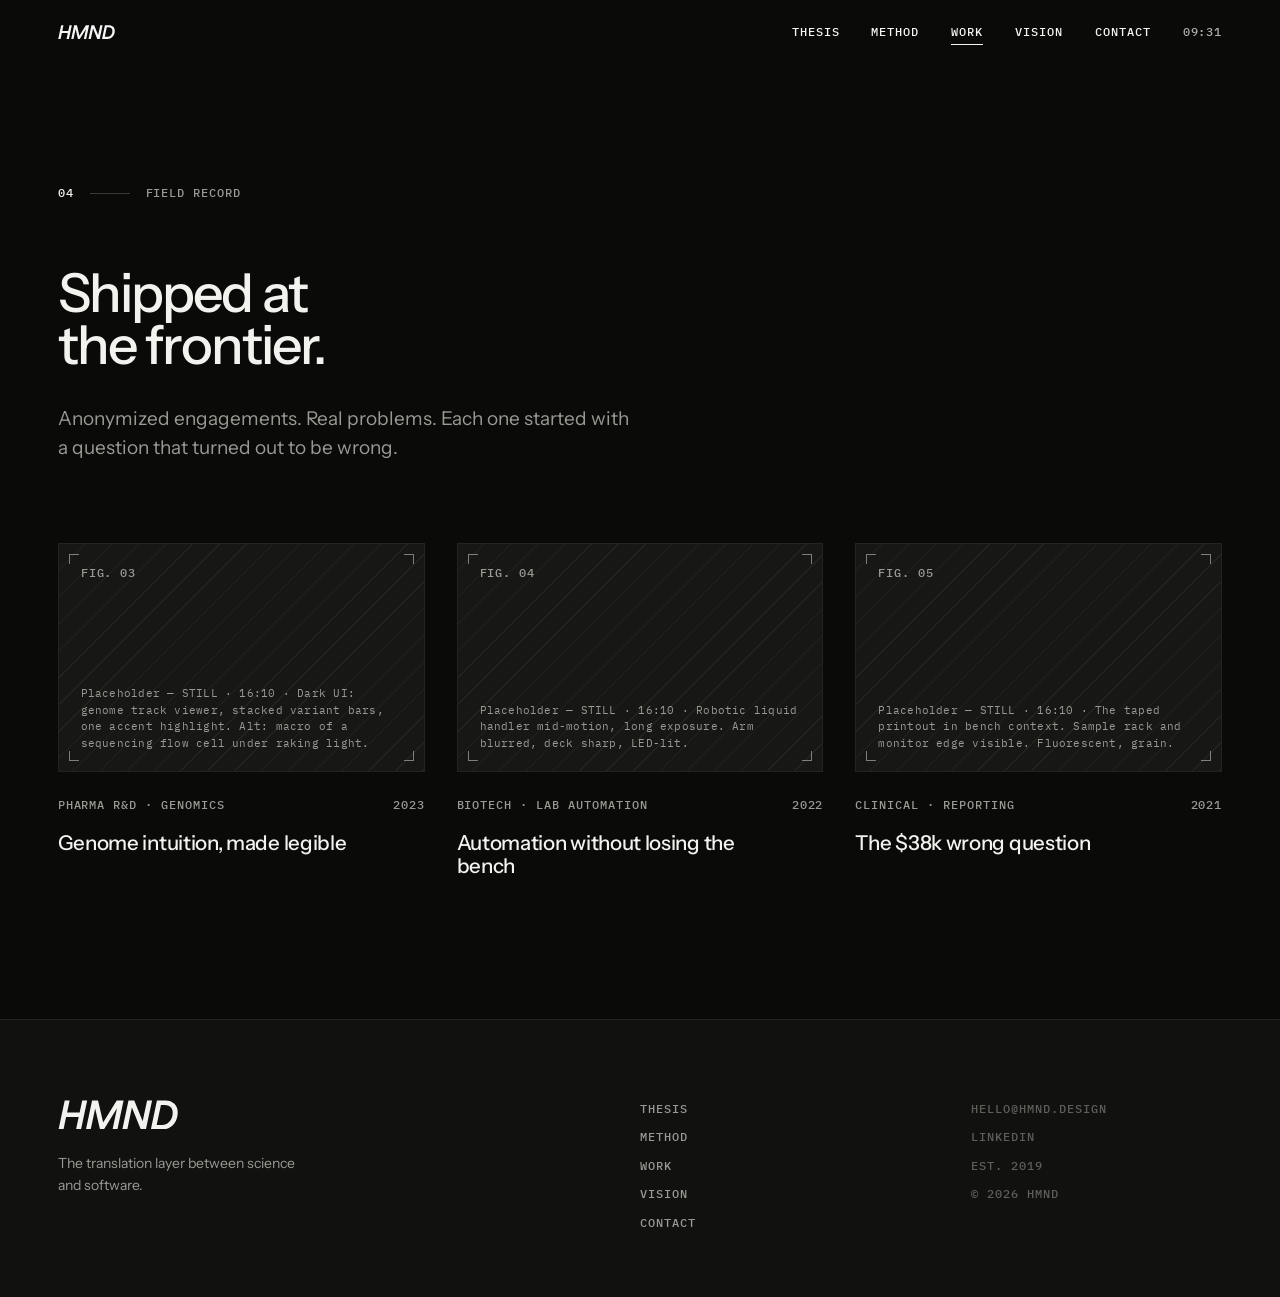
==== commit 38b08a7b: "Enhanced site aesthetics and design system" ====
--- a/works/index.html
+++ b/works/index.html
@@ -1,100 +1,122 @@
 <!DOCTYPE html>
-<html lang="en">
+<html lang="en" class="no-js">
 <head>
   <meta charset="UTF-8" />
   <meta name="viewport" content="width=device-width, initial-scale=1" />
+  <script>document.documentElement.className = "js";</script>
   <title>Work — HMND</title>
-  <meta name="description" content="Selected HMND engagements — anonymized cases at the frontier of science and software." />
+  <meta name="description" content="Field record: anonymized HMND engagements at the frontier of science and software." />
+  <meta name="theme-color" content="#0a0a09" />
+  <link rel="canonical" href="https://hmnd.design/works/" />
+  <link rel="icon" href="data:image/svg+xml,%3Csvg xmlns='http://www.w3.org/2000/svg' viewBox='0 0 32 32'%3E%3Crect width='32' height='32' fill='%230a0a09'/%3E%3Crect x='6' y='6' width='20' height='20' fill='none' stroke='%23f2f2ee' stroke-width='1.5'/%3E%3Ccircle cx='16' cy='16' r='3' fill='%238dff6a'/%3E%3C/svg%3E" />
   <link rel="preconnect" href="https://fonts.googleapis.com" />
   <link rel="preconnect" href="https://fonts.gstatic.com" crossorigin />
-  <link href="https://fonts.googleapis.com/css2?family=IBM+Plex+Mono:wght@400;500;600&family=Instrument+Sans:ital,wght@0,400;0,500;0,600;1,400;1,500&display=swap" rel="stylesheet" />
+  <link href="https://fonts.googleapis.com/css2?family=IBM+Plex+Mono:wght@400;500&family=Instrument+Sans:wght@400;500;600&display=swap" rel="stylesheet" />
   <link rel="stylesheet" href="../styles/tokens.css" />
   <link rel="stylesheet" href="../style.css" />
 </head>
-<body class="page-works">
+<body>
   <a class="skip-link" href="#main">Skip to content</a>
 
   <header class="site-header" id="site-header">
-    <div class="site-header__inner">
-      <a href="../index.html" class="logo" id="logo" aria-label="HMND home">
-        <img src="../assets/img/HMND_logo.svg" alt="" class="logo__img" width="187" height="46" />
-      </a>
-      <nav class="nav" aria-label="Primary">
-        <a href="../index.html#who">Who we are</a>
-        <a href="../index.html#approach">Approach</a>
-        <a href="index.html" class="is-active" aria-current="page">Work</a>
-        <a href="../index.html#vision" class="nav__vision">
-          Vision
-          <span class="nav__dot" id="vision-dot" hidden aria-hidden="true"></span>
+    <div class="site-header__bar">
+      <div class="container site-header__inner">
+        <a href="../index.html" class="logo" aria-label="HMND — home">
+          <svg class="logo__mark" viewBox="0 0 187 46" width="187" height="46" aria-hidden="true" focusable="false">
+            <path fill="currentColor" d="M35.8543 46H28.1103L32.2063 26.608H12.6223L8.52625 46H0.846253L10.4463 0.623997H18.1263L14.1583 19.376H33.7423L37.7103 0.623997H45.4543L35.8543 46ZM92.5453 46H84.9933L91.9693 12.976L71.4253 46H65.4733L57.9213 13.232L50.9453 46H43.5213L53.1213 0.623997H62.4013L70.3373 34.928L91.5213 0.623997H102.209L92.5453 46ZM136.931 46H129.123L115.171 11.824L107.939 46H100.259L109.859 0.623997H118.819L131.939 33.2L138.851 0.623997H146.595L136.931 46ZM153.772 38.896H162.476C170.092 38.896 178.796 32.496 178.796 19.504C178.796 12.016 173.996 7.6 166.252 7.6H160.428L153.772 38.896ZM162.348 46H144.684L154.22 0.623997H167.212C179.18 0.623997 186.604 8.048 186.604 19.184C186.604 36.72 174.572 46 162.348 46Z"/>
+          </svg>
         </a>
-        <a href="../index.html#contact" class="nav__contact" id="nav-contact">Contact</a>
-      </nav>
-      <button class="nav-toggle" id="nav-toggle" type="button" aria-expanded="false" aria-controls="mobile-nav" aria-label="Open menu">
-        <span></span><span></span>
-      </button>
+        <nav class="nav" aria-label="Primary">
+          <a href="../index.html#thesis">Thesis</a>
+          <a href="../index.html#method">Method</a>
+          <a href="index.html" aria-current="page">Work</a>
+          <a href="../index.html#vision">Vision</a>
+          <a href="../index.html#contact">Contact</a>
+        </nav>
+        <div class="site-header__readout mono" aria-hidden="true"><span id="local-time-header">--:--</span></div>
+        <button class="nav-toggle" id="nav-toggle" type="button" aria-expanded="false" aria-controls="mobile-nav" aria-label="Open menu"><span></span><span></span></button>
+      </div>
     </div>
-    <nav class="mobile-nav" id="mobile-nav" hidden>
-      <a href="../index.html#who">Who we are</a>
-      <a href="../index.html#approach">Approach</a>
-      <a href="index.html" aria-current="page">Work</a>
-      <a href="../index.html#vision">Vision</a>
-      <a href="../index.html#contact">Contact</a>
+    <nav class="mobile-nav" id="mobile-nav" hidden aria-label="Primary mobile">
+      <div class="container mobile-nav__inner">
+        <a href="../index.html#thesis"><span class="mono">01</span>Thesis</a>
+        <a href="../index.html#method"><span class="mono">02</span>Method</a>
+        <a href="index.html"><span class="mono">03</span>Work</a>
+        <a href="../index.html#vision"><span class="mono">04</span>Vision</a>
+        <a href="../index.html#contact"><span class="mono">05</span>Contact</a>
+        <p class="mobile-nav__foot mono">hello@hmnd.design · GMT+3</p>
+      </div>
     </nav>
   </header>
 
-  <main id="main" class="works-page">
-    <div class="container">
-      <header class="works-hero reveal">
-        <p class="section-marker"><span class="section-marker__arrow" aria-hidden="true">→</span> Work</p>
-        <h1 class="works-hero__title">Shipped at the frontier</h1>
-        <p class="works-hero__intro">Anonymized engagements. Real problems. Outcomes your team can recognize.</p>
-      </header>
+  <main id="main">
+    <header class="page-head">
+      <div class="container">
+        <p class="marker reveal"><span class="marker__num">04</span><span class="marker__rule"></span>Field record</p>
+        <h1 class="display reveal">
+          <span class="line"><span class="line__inner">Shipped at</span></span>
+          <span class="line"><span class="line__inner">the frontier.</span></span>
+        </h1>
+        <p class="page-head__intro reveal">Anonymized engagements. Real problems. Each one started with a question that turned out to be wrong.</p>
+      </div>
+    </header>
 
-      <div class="works-grid">
-        <a class="works-tile reveal" href="genome-browser.html">
-          <div class="works-tile__media">
-            <img src="../assets/img/work/genome-browser.svg" alt="" width="1600" height="1000" />
-          </div>
-          <div class="works-tile__meta">
-            <span>Pharma R&amp;D · Genomics</span>
-            <span>2023</span>
-          </div>
-          <h2 class="works-tile__title">Genome intuition, made legible</h2>
-        </a>
+    <section class="works" aria-label="Case studies">
+      <div class="container">
+        <div class="tiles">
+          <a class="tile reveal" href="genome-browser.html">
+            <figure class="media media--placeholder tile__media" data-fig="Fig. 03"
+                    data-ad="STILL · 16:10 · Dark UI: genome track viewer, stacked variant bars, one accent highlight. Alt: macro of a sequencing flow cell under raking light.">
+              <figcaption class="media__caption mono">Fig. 03</figcaption>
+            </figure>
+            <p class="tile__meta mono"><span>Pharma R&amp;D · Genomics</span><span>2023</span></p>
+            <h2 class="tile__title">Genome intuition, made legible</h2>
+          </a>
 
-        <a class="works-tile reveal" href="synthesis-automation.html">
-          <div class="works-tile__media">
-            <img src="../assets/img/work/synthesis-automation.svg" alt="" width="1600" height="1000" />
-          </div>
-          <div class="works-tile__meta">
-            <span>Biotech · Lab automation</span>
-            <span>2022</span>
-          </div>
-          <h2 class="works-tile__title">Automation without losing the bench</h2>
-        </a>
+          <a class="tile reveal" href="synthesis-automation.html">
+            <figure class="media media--placeholder tile__media" data-fig="Fig. 04"
+                    data-ad="STILL · 16:10 · Robotic liquid handler mid-motion, long exposure. Arm blurred, deck sharp, LED-lit.">
+              <figcaption class="media__caption mono">Fig. 04</figcaption>
+            </figure>
+            <p class="tile__meta mono"><span>Biotech · Lab automation</span><span>2022</span></p>
+            <h2 class="tile__title">Automation without losing the bench</h2>
+          </a>
 
-        <a class="works-tile reveal" href="clinical-reporting.html">
-          <div class="works-tile__media">
-            <img src="../assets/img/work/clinical-reporting.svg" alt="" width="1600" height="1000" />
-          </div>
-          <div class="works-tile__meta">
-            <span>Clinical · Reporting</span>
-            <span>2021</span>
-          </div>
-          <h2 class="works-tile__title">The $38k wrong question</h2>
-        </a>
+          <a class="tile reveal" href="clinical-reporting.html">
+            <figure class="media media--placeholder tile__media" data-fig="Fig. 05"
+                    data-ad="STILL · 16:10 · The taped printout in bench context. Sample rack and monitor edge visible. Fluorescent, grain.">
+              <figcaption class="media__caption mono">Fig. 05</figcaption>
+            </figure>
+            <p class="tile__meta mono"><span>Clinical · Reporting</span><span>2021</span></p>
+            <h2 class="tile__title">The $38k wrong question</h2>
+          </a>
+        </div>
       </div>
-    </div>
+    </section>
   </main>
 
   <footer class="site-footer">
-    <div class="container site-footer__top">
-      <span>Since 2019</span>
-      <a href="https://vision.hmnd.design" rel="noopener noreferrer" target="_blank">Vision →</a>
-      <time id="local-time" datetime="">--:--</time>
-      <span>© 2026</span>
+    <div class="container site-footer__grid">
+      <div class="site-footer__brand">
+        <svg class="site-footer__mark" viewBox="0 0 187 46" aria-hidden="true" focusable="false">
+          <path fill="currentColor" d="M35.8543 46H28.1103L32.2063 26.608H12.6223L8.52625 46H0.846253L10.4463 0.623997H18.1263L14.1583 19.376H33.7423L37.7103 0.623997H45.4543L35.8543 46ZM92.5453 46H84.9933L91.9693 12.976L71.4253 46H65.4733L57.9213 13.232L50.9453 46H43.5213L53.1213 0.623997H62.4013L70.3373 34.928L91.5213 0.623997H102.209L92.5453 46ZM136.931 46H129.123L115.171 11.824L107.939 46H100.259L109.859 0.623997H118.819L131.939 33.2L138.851 0.623997H146.595L136.931 46ZM153.772 38.896H162.476C170.092 38.896 178.796 32.496 178.796 19.504C178.796 12.016 173.996 7.6 166.252 7.6H160.428L153.772 38.896ZM162.348 46H144.684L154.22 0.623997H167.212C179.18 0.623997 186.604 8.048 186.604 19.184C186.604 36.72 174.572 46 162.348 46Z"/>
+        </svg>
+        <p class="site-footer__tag">The translation layer between science and software.</p>
+      </div>
+      <nav class="site-footer__nav mono" aria-label="Footer">
+        <a href="../index.html#thesis">Thesis</a>
+        <a href="../index.html#method">Method</a>
+        <a href="index.html">Work</a>
+        <a href="https://vision.hmnd.design" rel="noopener noreferrer" target="_blank">Vision</a>
+        <a href="../index.html#contact">Contact</a>
+      </nav>
+      <div class="site-footer__readout mono">
+        <span>hello@hmnd.design</span>
+        <a href="#" rel="noopener noreferrer">LinkedIn</a>
+        <span>Est. 2019</span>
+        <span>© <span id="copyright-year">2026</span> HMND</span>
+      </div>
     </div>
-    <div class="site-footer__wordmark" aria-hidden="true">HMND</div>
   </footer>
 
   <script src="../main.js" defer></script>
--- a/styles/tokens.css
+++ b/styles/tokens.css
@@ -1,25 +1,50 @@
+/* HMND tokens — v3.0 (dark-first) */
 :root {
-  /* Color */
-  --color-bg: #f7f7f4;
-  --color-text: #131311;
-  --color-text-muted: #6b6b68;
+  color-scheme: dark;
+
+  /* Color — surfaces */
+  --color-bg: #0a0a09;
+  --color-surface: #111110;
+  --color-surface-2: #171716;
+  --color-paper: #f2f2ee;
+  --color-paper-2: #e6e6e1;
+
+  /* Color — ink */
+  --color-text: #f2f2ee;
+  --color-text-muted: #9a9a94;
+  --color-text-dim: #5f5f5a;
+  --color-ink: #0a0a09;
+  --color-ink-muted: #5a5a56;
+
+  /* Color — lines */
+  --color-border: #24241f;
+  --color-border-strong: #3b3b36;
+  --color-border-paper: #cfcfc9;
+
+  /* Color — signal (max one instance per viewport) */
   --color-accent: #8dff6a;
-  --color-surface-dark: #111110;
-  --color-border: #e2e2dd;
 
   /* Typography */
-  --font-display: 'IBM Plex Mono', monospace;
-  --font-body: 'Instrument Sans', sans-serif;
-  --fs-hero: clamp(2.75rem, 6.5vw, 6rem);
-  --fs-h2: clamp(1.875rem, 3.5vw, 2.75rem);
-  --fs-h3: 1.375rem;
-  --fs-body-lg: 1.125rem;
+  --font-display: 'Instrument Sans', system-ui, sans-serif;
+  --font-body: 'Instrument Sans', system-ui, sans-serif;
+  --font-mono: 'IBM Plex Mono', ui-monospace, monospace;
+
+  --fs-hero: clamp(2.5rem, 6.6vw, 6.25rem);
+  --fs-h2: clamp(2rem, 4.2vw, 3.75rem);
+  --fs-h3: clamp(1.25rem, 1.6vw, 1.5rem);
+  --fs-stat: clamp(4rem, 12vw, 11rem);
+  --fs-body-lg: 1.1875rem;
   --fs-body: 1rem;
-  --fs-small: 0.8125rem;
+  --fs-small: 0.875rem;
+  --fs-mono: 0.75rem;
   --fs-micro: 0.6875rem;
-  --lh-display: 1.02;
+
+  --lh-display: 0.98;
+  --lh-tight: 1.15;
   --lh-body: 1.55;
-  --measure: 65ch;
+  --track-display: -0.035em;
+  --track-mono: 0.08em;
+  --measure: 62ch;
 
   /* Spacing (8px scale) */
   --space-1: 8px;
@@ -29,39 +54,24 @@
   --space-6: 48px;
   --space-8: 64px;
   --space-10: 80px;
+  --space-12: 96px;
   --space-15: 120px;
   --space-20: 160px;
-  --section-py: clamp(96px, 12vw, 160px);
-  --container-max: 1180px;
-  --gutter: clamp(24px, 5vw, 64px);
+  --section-py: clamp(96px, 11vw, 176px);
+  --container-max: 1320px;
+  --gutter: clamp(20px, 4.5vw, 64px);
+  --header-h: 64px;
 
-  /* Radius */
+  /* Shape */
   --radius-none: 0px;
   --radius-pill: 999px;
-  --corner-chamfer: 8px;
+  --reticle: 10px;
 
   /* Motion */
   --ease-out: cubic-bezier(0.16, 1, 0.3, 1);
+  --ease-inout: cubic-bezier(0.65, 0, 0.35, 1);
   --duration-fast: 200ms;
-  --duration-base: 400ms;
-  --stagger-child: 60ms;
+  --duration-base: 600ms;
+  --duration-slow: 1100ms;
+  --stagger: 70ms;
 }
-
-.btn-primary {
-  border-radius: var(--radius-pill);
-  background: var(--color-text);
-  color: var(--color-bg);
-  padding: 14px 28px;
-  font-family: var(--font-display);
-  transition: background var(--duration-fast) ease;
-}
-.btn-primary:hover {
-  background: var(--color-text-muted);
-  color: var(--color-bg);
-}
-
-.hairline {
-  border: 1px solid var(--color-border);
-  border-radius: var(--radius-none);
-  box-shadow: none;
-}
--- a/style.css
+++ b/style.css
@@ -1,5 +1,6 @@
-/* HMND site composition — all values via tokens */
-
+/* HMND — site composition v3.0 · dark-first · tokens in styles/tokens.css */
+
+/* —— Base —— */
 *,
 *::before,
 *::after {
@@ -8,12 +9,8 @@
 
 html {
   scroll-behavior: smooth;
-}
-
-@media (prefers-reduced-motion: reduce) {
-  html {
-    scroll-behavior: auto;
-  }
+  scroll-padding-top: var(--header-h);
+  background: var(--color-bg);
 }
 
 body {
@@ -25,30 +22,23 @@
   line-height: var(--lh-body);
   -webkit-font-smoothing: antialiased;
   text-rendering: optimizeLegibility;
-}
-
-img {
+  overflow-x: clip;
+}
+
+::selection {
+  background: var(--color-accent);
+  color: var(--color-ink);
+}
+
+img,
+video,
+svg {
+  display: block;
   max-width: 100%;
-  display: block;
 }
 
 a {
   color: inherit;
-  text-decoration: underline;
-  text-decoration-thickness: 1px;
-  text-underline-offset: 0.2em;
-}
-
-a:hover {
-  color: var(--color-text);
-}
-
-a.btn-primary,
-a.logo,
-.nav a,
-.mobile-nav a,
-.work-case,
-.vision-tile {
   text-decoration: none;
 }
 
@@ -58,6 +48,29 @@
 select {
   font: inherit;
   color: inherit;
+}
+
+:focus-visible {
+  outline: 2px solid var(--color-text);
+  outline-offset: 3px;
+}
+
+p {
+  margin: 0;
+}
+
+h1,
+h2,
+h3 {
+  margin: 0;
+  font-weight: 500;
+}
+
+ul,
+ol,
+dl {
+  margin: 0;
+  padding: 0;
 }
 
 .sr-only {
@@ -76,12 +89,12 @@
   position: absolute;
   left: var(--gutter);
   top: -100px;
-  z-index: 200;
+  z-index: 300;
   background: var(--color-text);
   color: var(--color-bg);
   padding: var(--space-1) var(--space-2);
-  font-family: var(--font-display);
-  font-size: var(--fs-small);
+  font-family: var(--font-mono);
+  font-size: var(--fs-mono);
 }
 
 .skip-link:focus {
@@ -94,95 +107,337 @@
 }
 
 .section {
+  position: relative;
   padding-block: var(--section-py);
 }
 
-.section-marker {
-  margin: 0 0 var(--space-6);
-  font-family: var(--font-display);
-  font-size: var(--fs-micro);
+.section--tight {
+  padding-block: var(--space-10);
+}
+
+.mono {
+  font-family: var(--font-mono);
+  font-size: var(--fs-mono);
   font-weight: 500;
-  letter-spacing: 0.1em;
+  letter-spacing: var(--track-mono);
   text-transform: uppercase;
-  color: var(--color-text-muted);
-}
-
-.section-marker__arrow {
-  display: inline-flex;
-  align-items: center;
-  justify-content: center;
-  width: 1.35em;
-  height: 1.35em;
-  margin-right: 0.35em;
-  background: var(--color-text);
-  color: var(--color-bg);
-  font-size: 0.85em;
-  line-height: 1;
-  vertical-align: middle;
-}
-
-.section-marker--on-dark .section-marker__arrow {
+}
+
+/* Paper sections re-scope the token set; components re-theme automatically */
+.paper {
+  --color-bg: var(--color-paper);
+  --color-surface: var(--color-paper-2);
+  --color-surface-2: var(--color-paper-2);
+  --color-text: var(--color-ink);
+  --color-text-muted: var(--color-ink-muted);
+  --color-text-dim: #8a8a85;
+  --color-border: var(--color-border-paper);
+  --color-border-strong: #a9a9a3;
   background: var(--color-bg);
   color: var(--color-text);
 }
 
-.section-marker--on-dark {
-  color: var(--color-border);
-}
-
-.section-title {
-  margin: 0 0 var(--space-6);
+/* —— Typography —— */
+.display {
   font-family: var(--font-display);
   font-size: var(--fs-h2);
   font-weight: 500;
   line-height: var(--lh-display);
-  letter-spacing: -0.02em;
-  max-width: 18ch;
+  letter-spacing: var(--track-display);
+  max-width: 16ch;
+  text-wrap: balance;
+}
+
+.display--sm {
+  font-size: clamp(1.75rem, 3.1vw, 2.875rem);
+  letter-spacing: -0.025em;
+  max-width: 22ch;
 }
 
 .lead {
-  font-size: var(--fs-body-lg);
+  font-size: clamp(1.25rem, 1.7vw, 1.5rem);
+  line-height: 1.35;
+  letter-spacing: -0.01em;
   max-width: var(--measure);
 }
 
-.text-link {
-  font-family: var(--font-display);
-  font-size: var(--fs-small);
+.inline-link {
   text-decoration: underline;
   text-decoration-thickness: 1px;
   text-underline-offset: 0.22em;
+  text-decoration-color: var(--color-text-muted);
   transition: text-decoration-color var(--duration-fast) ease;
 }
 
-.text-link:hover {
-  text-decoration-color: var(--color-text);
-}
-
-.inline-link {
-  color: inherit;
-  text-decoration: underline;
-  text-decoration-thickness: 1px;
-  text-underline-offset: 0.2em;
-}
-
 .inline-link:hover {
-  color: inherit;
-}
-
-.btn-primary {
+  text-decoration-color: currentColor;
+}
+
+/* Line mask reveal */
+.line {
+  display: block;
+  overflow: hidden;
+  padding-bottom: 0.06em;
+  margin-bottom: -0.06em;
+}
+
+.line__inner {
+  display: block;
+}
+
+.js .line__inner {
+  transform: translateY(112%);
+  transition: transform var(--duration-slow) var(--ease-out);
+}
+
+.js .line:nth-child(2) .line__inner { transition-delay: 90ms; }
+.js .line:nth-child(3) .line__inner { transition-delay: 180ms; }
+.js .line:nth-child(4) .line__inner { transition-delay: 270ms; }
+
+.js .is-visible .line__inner {
+  transform: translateY(0);
+}
+
+/* Block reveal (gated on .js so no-JS renders everything) */
+.js .reveal {
+  opacity: 0;
+  transform: translateY(14px);
+  transition:
+    opacity var(--duration-base) var(--ease-out),
+    transform var(--duration-base) var(--ease-out);
+}
+
+.js .reveal.is-visible {
+  opacity: 1;
+  transform: translateY(0);
+}
+
+.js .reveal:has(> .line) {
+  opacity: 1;
+  transform: none;
+  transition: none;
+}
+
+.js .reveal-group .reveal:nth-child(2) { transition-delay: calc(var(--stagger) * 1); }
+.js .reveal-group .reveal:nth-child(3) { transition-delay: calc(var(--stagger) * 2); }
+.js .reveal-group .reveal:nth-child(4) { transition-delay: calc(var(--stagger) * 3); }
+.js .reveal-group .reveal:nth-child(5) { transition-delay: calc(var(--stagger) * 4); }
+
+/* —— Markers / readouts —— */
+.marker {
+  display: flex;
+  align-items: center;
+  gap: var(--space-2);
+  margin: 0 0 var(--space-8);
+  font-family: var(--font-mono);
+  font-size: var(--fs-mono);
+  font-weight: 500;
+  letter-spacing: var(--track-mono);
+  text-transform: uppercase;
+  color: var(--color-text-muted);
+}
+
+.marker__num {
+  color: var(--color-text);
+  min-width: 2ch;
+}
+
+.marker__rule {
+  display: block;
+  width: 40px;
+  height: 1px;
+  background: var(--color-border-strong);
+  transform-origin: left center;
+}
+
+.js .reveal .marker__rule,
+.js .marker.reveal .marker__rule {
+  transform: scaleX(0);
+  transition: transform var(--duration-slow) var(--ease-out) 120ms;
+}
+
+.js .is-visible .marker__rule,
+.js .marker.is-visible .marker__rule {
+  transform: scaleX(1);
+}
+
+.readout__key {
+  color: var(--color-text);
+}
+
+.readout__sep {
+  color: var(--color-text-dim);
+}
+
+.section-head {
+  display: flex;
+  flex-wrap: wrap;
+  align-items: flex-end;
+  justify-content: space-between;
+  gap: var(--space-4) var(--space-10);
+  margin-bottom: var(--space-10);
+}
+
+.section-head .marker {
+  margin-bottom: var(--space-6);
+}
+
+.section-head__aside {
+  max-width: 36ch;
+  color: var(--color-text-muted);
+  padding-bottom: 0.35em;
+}
+
+.section-cta {
+  margin-top: var(--space-10);
+}
+
+/* —— Buttons —— */
+.btn {
   display: inline-flex;
   align-items: center;
-  justify-content: center;
-  gap: var(--space-1);
-  border: none;
+  gap: var(--space-2);
+  padding: 14px 22px;
+  border: 1px solid transparent;
+  border-radius: var(--radius-none);
+  font-family: var(--font-mono);
+  font-size: var(--fs-mono);
+  font-weight: 500;
+  letter-spacing: var(--track-mono);
+  text-transform: uppercase;
+  line-height: 1;
   cursor: pointer;
-  text-decoration: none;
-  font-size: var(--fs-small);
-  font-weight: 500;
+  transition:
+    background var(--duration-fast) ease,
+    color var(--duration-fast) ease,
+    border-color var(--duration-fast) ease;
+}
+
+.btn::after {
+  content: "→";
+  display: inline-block;
+  transition: transform var(--duration-base) var(--ease-out);
+}
+
+.btn:hover::after {
+  transform: translateX(4px);
+}
+
+.btn--primary {
+  background: var(--color-text);
+  color: var(--color-bg);
+  border-color: var(--color-text);
+}
+
+.btn--primary:hover {
+  background: var(--color-accent);
+  border-color: var(--color-accent);
+  color: var(--color-ink);
+}
+
+.btn--ghost {
+  background: transparent;
+  color: var(--color-text);
+  border-color: var(--color-border-strong);
+}
+
+.btn--ghost:hover {
+  border-color: var(--color-text);
+}
+
+/* —— Grid overlay —— */
+.grid-lines {
+  position: absolute;
+  inset: 0;
+  pointer-events: none;
+  background-image: linear-gradient(to right, var(--color-border) 1px, transparent 1px);
+  background-size: calc(100% / 6) 100%;
+  opacity: 0.7;
+  mask-image: linear-gradient(to bottom, transparent, #000 12%, #000 88%, transparent);
+  -webkit-mask-image: linear-gradient(to bottom, transparent, #000 12%, #000 88%, transparent);
+}
+
+.grid-lines--faint {
+  opacity: 0.4;
+}
+
+/* —— Media (reticle frame + placeholder) —— */
+.media {
+  --reticle-color: var(--color-text-muted);
+  position: relative;
+  margin: 0;
+  overflow: hidden;
+  background: var(--color-surface-2);
+  border: 1px solid var(--color-border);
+  aspect-ratio: var(--ar, 16 / 9);
+}
+
+.media > img,
+.media > video {
+  position: absolute;
+  inset: 0;
+  width: 100%;
+  height: 100%;
+  object-fit: cover;
+}
+
+.media::before {
+  content: "";
+  position: absolute;
+  inset: 10px;
+  z-index: 2;
+  pointer-events: none;
+  background:
+    linear-gradient(var(--reticle-color), var(--reticle-color)) left top / var(--reticle) 1px,
+    linear-gradient(var(--reticle-color), var(--reticle-color)) left top / 1px var(--reticle),
+    linear-gradient(var(--reticle-color), var(--reticle-color)) right top / var(--reticle) 1px,
+    linear-gradient(var(--reticle-color), var(--reticle-color)) right top / 1px var(--reticle),
+    linear-gradient(var(--reticle-color), var(--reticle-color)) left bottom / var(--reticle) 1px,
+    linear-gradient(var(--reticle-color), var(--reticle-color)) left bottom / 1px var(--reticle),
+    linear-gradient(var(--reticle-color), var(--reticle-color)) right bottom / var(--reticle) 1px,
+    linear-gradient(var(--reticle-color), var(--reticle-color)) right bottom / 1px var(--reticle);
+  background-repeat: no-repeat;
+  opacity: 0.8;
+}
+
+.media__caption {
+  position: absolute;
+  top: 20px;
+  left: 22px;
+  z-index: 3;
+  color: var(--color-text-muted);
+}
+
+.media--placeholder {
+  background-color: var(--color-surface-2);
+  background-image: repeating-linear-gradient(
+    135deg,
+    transparent 0 18px,
+    var(--color-border) 18px 19px
+  );
+}
+
+.media--placeholder::after {
+  content: "Placeholder — " attr(data-ad);
+  position: absolute;
+  left: 22px;
+  right: 22px;
+  bottom: 20px;
+  z-index: 3;
+  max-width: 52ch;
+  font-family: var(--font-mono);
+  font-size: var(--fs-micro);
+  line-height: 1.5;
   letter-spacing: 0.02em;
-  line-height: 1.2;
-  transition: transform var(--duration-fast) var(--ease-out);
-  will-change: transform;
+  color: var(--color-text-muted);
+}
+
+.media--placeholder:has(> img, > video) {
+  background-image: none;
+}
+
+.media--placeholder:has(> img, > video)::after {
+  display: none;
 }
 
 /* —— Header —— */
@@ -190,177 +445,175 @@
   position: fixed;
   inset: 0 0 auto;
   z-index: 100;
-  padding-block: var(--space-3);
-  background: transparent;
-  border: none;
   pointer-events: none;
+  /* Difference blend against page content: white over dark, ink over paper.
+     Must sit on the fixed element itself, not a child, to blend with the page. */
+  color: #fff;
+  mix-blend-mode: difference;
+}
+
+.site-header__bar {
+  position: relative;
+  z-index: 2;
+  height: var(--header-h);
+  pointer-events: auto;
 }
 
 .site-header__inner {
-  --header-pad: var(--space-2);
   display: flex;
   align-items: center;
   justify-content: space-between;
-  /* Wider blur bar; padding extends past container edges equally */
-  width: min(
-    calc((100% - (var(--gutter) * 2)) + (var(--header-pad) * 2)),
-    calc(var(--container-max) + (var(--header-pad) * 2))
-  );
-  margin-inline-start: max(
-    calc(var(--gutter) - var(--header-pad)),
-    calc((100% - min(100% - (var(--gutter) * 2), var(--container-max))) / 2 - var(--header-pad))
-  );
-  margin-inline-end: auto;
-  padding: var(--header-pad);
-  pointer-events: auto;
-  border: none;
-  background: transparent;
-  clip-path: polygon(
-    var(--corner-chamfer) 0,
-    calc(100% - var(--corner-chamfer)) 0,
-    100% var(--corner-chamfer),
-    100% calc(100% - var(--corner-chamfer)),
-    calc(100% - var(--corner-chamfer)) 100%,
-    var(--corner-chamfer) 100%,
-    0 calc(100% - var(--corner-chamfer)),
-    0 var(--corner-chamfer)
-  );
-  transition:
-    background var(--duration-base) var(--ease-out),
-    backdrop-filter var(--duration-base) var(--ease-out),
-    opacity var(--duration-base) var(--ease-out),
-    transform var(--duration-base) var(--ease-out),
-    visibility var(--duration-base) var(--ease-out);
-}
-
-.site-header.is-dock-visible .site-header__inner {
-  background: transparent;
-  backdrop-filter: blur(20px) saturate(1.15);
-  -webkit-backdrop-filter: blur(20px) saturate(1.15);
-}
-
-.site-header.is-over-cinematic .site-header__inner,
-.site-header.is-over-cinematic .mobile-nav:not([hidden]) {
-  opacity: 0;
-  visibility: hidden;
-  pointer-events: none;
-  transform: translateY(-10px);
+  gap: var(--space-4);
+  height: 100%;
 }
 
 .logo {
   display: inline-flex;
   align-items: center;
-  text-decoration: none;
-  line-height: 0;
-}
-
-.logo__img {
-  display: block;
+  color: inherit;
+}
+
+.logo__mark {
   width: auto;
-  height: 1rem;
+  height: 14px;
 }
 
 .nav {
   display: none;
   gap: var(--space-4);
   align-items: center;
+  margin-left: auto;
 }
 
 .nav a {
   position: relative;
-  font-family: var(--font-display);
-  font-size: var(--fs-micro);
+  font-family: var(--font-mono);
+  font-size: var(--fs-mono);
   font-weight: 500;
-  letter-spacing: 0.1em;
+  letter-spacing: var(--track-mono);
   text-transform: uppercase;
-  text-decoration: none;
-  color: var(--color-text);
-  transition: opacity 400ms var(--ease-out);
+  padding-block: 4px;
 }
 
 .nav a::after {
   content: "";
   position: absolute;
   left: 0;
-  bottom: -4px;
-  width: 100%;
+  right: 0;
+  bottom: 0;
   height: 1px;
-  background: var(--color-text);
+  background: currentColor;
   transform: scaleX(0);
   transform-origin: left center;
-  transition: transform 650ms cubic-bezier(0.22, 1, 0.36, 1);
-}
-
-.nav a:hover {
-  opacity: 0.65;
-}
-
-.nav a:hover::after {
+  transition: transform var(--duration-base) var(--ease-out);
+}
+
+.nav a:hover::after,
+.nav a[aria-current="page"]::after {
   transform: scaleX(1);
 }
 
 .nav__vision {
-  padding-right: var(--space-2);
+  padding-right: 10px;
 }
 
 .nav__dot {
   position: absolute;
-  top: -2px;
+  top: 2px;
   right: 0;
-  width: 6px;
-  height: 6px;
+  width: 5px;
+  height: 5px;
   border-radius: var(--radius-pill);
-  background: var(--color-text);
+  background: currentColor;
+}
+
+.site-header__readout {
+  display: none;
+  color: inherit;
+  opacity: 0.7;
+  font-variant-numeric: tabular-nums;
 }
 
 .nav-toggle {
   display: flex;
   flex-direction: column;
+  justify-content: center;
   gap: 6px;
+  width: 44px;
+  height: 44px;
+  margin-right: -10px;
+  padding: 0 10px;
   background: none;
   border: none;
-  padding: var(--space-1);
   cursor: pointer;
+  color: inherit;
 }
 
 .nav-toggle span {
   display: block;
-  width: 24px;
+  width: 22px;
   height: 1px;
-  background: var(--color-text);
+  background: currentColor;
+  transition: transform var(--duration-base) var(--ease-out);
+}
+
+.nav-toggle[aria-expanded="true"] span:first-child {
+  transform: translateY(3.5px) rotate(45deg);
+}
+
+.nav-toggle[aria-expanded="true"] span:last-child {
+  transform: translateY(-3.5px) rotate(-45deg);
 }
 
 .mobile-nav {
-  display: flex;
-  flex-direction: column;
-  gap: var(--space-3);
-  margin: var(--space-2) auto 0;
-  width: min(100% - (var(--gutter) * 2), var(--container-max));
-  padding: var(--space-4) 0 var(--space-6);
+  position: fixed;
+  inset: 0;
+  z-index: 1;
+  padding-top: var(--header-h);
+  background: var(--color-bg);
+  color: var(--color-text);
   pointer-events: auto;
-  border: none;
-  border-radius: var(--radius-none);
-  background: transparent;
-  transition: background var(--duration-base) var(--ease-out);
-}
-
-.site-header.is-dock-visible .mobile-nav:not([hidden]) {
-  background: color-mix(in srgb, var(--color-bg) 48%, transparent);
-  backdrop-filter: blur(20px) saturate(1.15);
-  -webkit-backdrop-filter: blur(20px) saturate(1.15);
-}
-
-.mobile-nav a {
-  font-family: var(--font-display);
-  font-size: var(--fs-small);
-  letter-spacing: 0.08em;
-  text-transform: uppercase;
-  text-decoration: none;
-  color: var(--color-text);
+  overflow-y: auto;
 }
 
 .mobile-nav[hidden] {
   display: none;
+}
+
+.mobile-nav__inner {
+  display: flex;
+  flex-direction: column;
+  padding-block: var(--space-6) var(--space-10);
+  min-height: calc(100% - var(--header-h));
+}
+
+.mobile-nav a {
+  display: flex;
+  align-items: baseline;
+  gap: var(--space-3);
+  padding-block: var(--space-3);
+  border-bottom: 1px solid var(--color-border);
+  font-family: var(--font-display);
+  font-size: clamp(1.75rem, 8vw, 2.5rem);
+  font-weight: 500;
+  letter-spacing: -0.02em;
+  line-height: 1;
+}
+
+.mobile-nav a .mono {
+  color: var(--color-text-dim);
+}
+
+.mobile-nav__foot {
+  margin-top: auto;
+  padding-top: var(--space-8);
+  color: var(--color-text-dim);
+  text-transform: none;
+  letter-spacing: 0.02em;
+}
+
+body.nav-open {
+  overflow: hidden;
 }
 
 @media (min-width: 900px) {
@@ -368,6 +621,10 @@
     display: flex;
   }
 
+  .site-header__readout {
+    display: block;
+  }
+
   .nav-toggle,
   .mobile-nav {
     display: none !important;
@@ -377,639 +634,969 @@
 /* —— Hero —— */
 .hero {
   position: relative;
-  width: 100vw;
-  max-width: 100%;
-  height: 100vh;
-  min-height: 560px;
-  overflow: hidden;
+  min-height: 100svh;
+  display: flex;
+  flex-direction: column;
+  isolation: isolate;
   background: var(--color-bg);
-  display: flex;
-  align-items: center;
-  isolation: isolate;
 }
 
 .hero__media {
   position: absolute;
   inset: 0;
   z-index: 0;
-  display: flex;
-  align-items: center;
-  justify-content: flex-end;
-  pointer-events: none;
-  background: var(--color-bg);
-}
-
-.hero__img {
-  height: 100%;
-  width: auto;
-  max-width: none;
-  object-fit: contain;
-  object-position: right center;
-  mix-blend-mode: multiply;
-}
-
-.hero__media.is-missing::after {
-  content: "assets/img/hero.png — missing";
+  border: none;
+  aspect-ratio: auto;
+  background-color: var(--color-surface);
+}
+
+.hero__media::before {
+  display: none;
+}
+
+.hero__media > video,
+.hero__media > img {
+  animation: kenburns 28s var(--ease-inout) infinite alternate;
+}
+
+@keyframes kenburns {
+  from { transform: scale(1); }
+  to { transform: scale(1.06); }
+}
+
+.hero__media.media--placeholder::after {
+  display: none;
+  left: auto;
+  right: var(--gutter);
+  bottom: auto;
+  top: calc(var(--header-h) + var(--space-4));
+  max-width: 34ch;
+  text-align: right;
+}
+
+@media (min-width: 900px) {
+  .hero__media.media--placeholder::after {
+    display: block;
+  }
+}
+
+.hero__scrim {
   position: absolute;
   inset: 0;
-  display: flex;
-  align-items: center;
-  justify-content: center;
-  padding: var(--space-4);
-  text-align: center;
-  font-family: var(--font-display);
-  font-size: var(--fs-small);
-  letter-spacing: 0.04em;
-  color: var(--color-text-muted);
-  border: 1px dashed var(--color-text-muted);
-  background: var(--color-bg);
-  pointer-events: none;
-}
-
-.hero__media.is-missing .hero__img {
-  opacity: 0;
-}
-
-.hero__copy {
+  z-index: 1;
+  background:
+    linear-gradient(to bottom, rgba(10, 10, 9, 0.75), transparent 28%),
+    linear-gradient(to top, rgba(10, 10, 9, 0.92) 0%, rgba(10, 10, 9, 0.55) 40%, transparent 70%);
+}
+
+.hero__media .grid-lines {
+  z-index: 2;
+}
+
+.hero__inner {
   position: relative;
   z-index: 1;
-  /* 50% of container — leaves room for hero image on the right */
-  width: min(calc((100% - (var(--gutter) * 2)) * 0.5), calc(var(--container-max) * 0.5));
-  margin-inline: max(var(--gutter), calc((100% - min(100% - (var(--gutter) * 2), var(--container-max))) / 2)) auto;
-  padding-block: calc(var(--space-15) + var(--space-4));
+  display: flex;
+  flex-direction: column;
+  justify-content: flex-end;
+  flex: 1;
+  padding-top: calc(var(--header-h) + var(--space-10));
+  padding-bottom: var(--space-10);
+}
+
+.hero__eyebrow {
+  display: flex;
+  flex-wrap: wrap;
+  gap: var(--space-2);
+  margin-bottom: var(--space-6);
+  color: var(--color-text-muted);
 }
 
 .hero__title {
-  margin: 0 0 var(--space-4);
-  font-family: var(--font-display);
-  /* Sized so the longest line (23ch mono) never wraps inside the copy block */
-  font-size: min(
-    3.5rem,
-    calc(min(100vw - (var(--gutter) * 2), calc(var(--container-max) * 0.5)) / 13.5)
-  );
-  font-weight: 500;
-  line-height: var(--lh-display);
-  letter-spacing: -0.03em;
-  white-space: nowrap;
-}
-
-.hero__line {
-  display: block;
-}
-
-.hero__accent {
-  font-style: italic;
-  color: inherit;
-}
-
-.hero__sub {
-  margin: 0 0 var(--space-6);
-  max-width: 42ch;
-  color: var(--color-text-muted);
-  font-size: var(--fs-body-lg);
-}
-
-.hero__actions {
-  display: flex;
-  flex-wrap: wrap;
-  align-items: center;
-  gap: var(--space-3) var(--space-4);
-}
-
-@media (max-width: 899px) {
-  .hero__media {
-    justify-content: center;
-    opacity: 0.55;
-  }
-
-  .hero__img {
-    height: 70%;
-    max-height: 100%;
-    object-position: center bottom;
-    align-self: flex-end;
-  }
-
-  .hero__copy {
-    align-self: flex-start;
-    margin-top: var(--space-15);
-  }
-}
-
-@media (min-width: 900px) {
-  .hero__copy {
-    padding-block: var(--space-20);
-  }
-}
-
-/* —— Proof —— */
-.proof {
-  background: var(--color-surface-dark);
-  color: var(--color-bg);
-  padding-block: var(--section-py);
-}
-
-.proof.cinematic {
-  padding-block: 0;
-  height: var(--cinematic-height, 100vh);
-}
-
-.cinematic__pin {
-  position: sticky;
-  top: 0;
-  display: flex;
-  align-items: center;
-  min-height: 100vh;
-  padding-block: var(--section-py);
-}
-
-.cinematic__line {
-  --line-progress: 0;
-  opacity: var(--line-progress);
-  transform: translateY(calc((1 - var(--line-progress)) * 2rem));
-  will-change: opacity, transform;
-}
-
-.cinematic.is-complete .cinematic__line {
-  --line-progress: 1;
-  opacity: 1;
-  transform: translateY(0);
-}
-
-@media (prefers-reduced-motion: reduce) {
-  .cinematic {
-    height: auto !important;
-  }
-
-  .cinematic__pin {
-    position: static;
-    min-height: 0;
-  }
-
-  .cinematic__line {
-    opacity: 1;
-    transform: none;
-  }
-}
-
-.proof__grid {
-  display: grid;
-  grid-template-columns: 1fr;
-  gap: var(--space-8);
-  align-items: center;
-}
-
-.proof__stat {
-  margin: 0 0 var(--space-4);
   font-family: var(--font-display);
   font-size: var(--fs-hero);
   font-weight: 500;
   line-height: var(--lh-display);
-  letter-spacing: -0.03em;
-}
-
-.proof__copy p {
-  max-width: var(--measure);
-  color: var(--color-border);
-}
-
-.proof__close {
-  color: var(--color-bg) !important;
+  letter-spacing: var(--track-display);
+  max-width: 24ch;
+  margin-bottom: var(--space-8);
+}
+
+.hero__foot {
+  display: grid;
+  grid-template-columns: 1fr;
+  gap: var(--space-6);
+  align-items: end;
+  padding-top: var(--space-6);
+  border-top: 1px solid var(--color-border-strong);
+}
+
+.hero__sub {
+  max-width: 46ch;
+  font-size: var(--fs-body-lg);
+  color: var(--color-text-muted);
+}
+
+.hero__actions {
+  display: flex;
+  flex-wrap: wrap;
+  gap: var(--space-2);
+}
+
+.hero__corners {
+  position: absolute;
+  inset: auto 0 0 0;
+  z-index: 1;
+  display: none;
+  justify-content: space-between;
+  width: min(100% - (var(--gutter) * 2), var(--container-max));
+  margin-inline: auto;
+  padding-bottom: var(--space-4);
+  color: var(--color-text-dim);
+}
+
+.hero__corner--br {
+  display: inline-flex;
+  align-items: center;
+  gap: 8px;
+}
+
+.blink {
+  display: inline-block;
+  width: 6px;
+  height: 6px;
+  background: var(--color-accent);
+  animation: blink 1.8s steps(1, end) infinite;
+}
+
+@keyframes blink {
+  50% { opacity: 0; }
+}
+
+@media (min-width: 900px) {
+  .hero__inner {
+    padding-bottom: var(--space-12);
+  }
+
+  .hero__foot {
+    grid-template-columns: 7fr 5fr;
+    gap: var(--space-10);
+  }
+
+  .hero__actions {
+    justify-content: flex-end;
+  }
+
+  .hero__corners {
+    display: flex;
+  }
+}
+
+/* —— Principles strip —— */
+.strip {
+  border-top: 1px solid var(--color-border);
+  border-bottom: 1px solid var(--color-border);
+  background: var(--color-bg);
+}
+
+.strip__inner {
+  display: grid;
+  grid-template-columns: repeat(2, 1fr);
+  color: var(--color-text-muted);
+}
+
+.strip__inner span {
+  display: flex;
+  gap: var(--space-2);
+  padding: var(--space-3) 0;
+}
+
+.strip__inner span:nth-child(odd) {
+  padding-right: var(--space-3);
+  border-right: 1px solid var(--color-border);
+}
+
+.strip__inner span:nth-child(even) {
+  padding-left: var(--space-3);
+}
+
+.strip__inner span:nth-child(-n + 2) {
+  border-bottom: 1px solid var(--color-border);
+}
+
+.strip__inner b {
   font-weight: 500;
-  margin-top: var(--space-4);
-}
-
-.proof__ghost {
-  display: none;
-  font-family: var(--font-display);
-  font-size: clamp(4rem, 14vw, 10rem);
+  color: var(--color-text-dim);
+}
+
+@media (min-width: 900px) {
+  .strip__inner {
+    grid-template-columns: repeat(4, 1fr);
+  }
+
+  .strip__inner span {
+    padding: var(--space-3) var(--space-3);
+    border-right: 1px solid var(--color-border);
+    border-bottom: none !important;
+  }
+
+  .strip__inner span:first-child {
+    padding-left: 0;
+  }
+
+  .strip__inner span:last-child {
+    border-right: none;
+    padding-right: 0;
+  }
+}
+
+/* —— Proof —— */
+.proof {
+  background: var(--color-bg);
+}
+
+.proof__grid {
+  display: grid;
+  grid-template-columns: 1fr;
+  gap: var(--space-10);
+}
+
+.stat {
+  display: block;
+  margin-bottom: var(--space-8);
+}
+
+.stat__value {
+  display: block;
+  font-family: var(--font-mono);
+  font-size: var(--fs-stat);
   font-weight: 500;
   line-height: 0.9;
-  color: var(--color-bg);
-  text-align: right;
-  user-select: none;
+  letter-spacing: -0.05em;
+  text-transform: none;
+  font-variant-numeric: tabular-nums;
+}
+
+.stat__caption {
+  display: block;
+  margin-top: var(--space-3);
+  max-width: 30ch;
+  font-size: var(--fs-small);
+  font-weight: 400;
+  color: var(--color-text-muted);
+}
+
+.proof__media {
+  --ar: 4 / 5;
+  max-width: 440px;
+}
+
+.steps {
+  list-style: none;
+  border-top: 1px solid var(--color-border);
+  align-self: start;
+}
+
+.steps__item {
+  display: grid;
+  grid-template-columns: 48px 1fr;
+  gap: var(--space-3);
+  padding-block: var(--space-4);
+  border-bottom: 1px solid var(--color-border);
+}
+
+.steps__num {
+  color: var(--color-text-dim);
+  padding-top: 0.35em;
+}
+
+.steps__item p {
+  font-size: var(--fs-body-lg);
+  max-width: 44ch;
+  color: var(--color-text-muted);
+}
+
+.steps__item--close p {
+  color: var(--color-text);
+  font-family: var(--font-display);
+  font-size: clamp(1.375rem, 2vw, 1.75rem);
+  line-height: 1.25;
+  letter-spacing: -0.015em;
 }
 
 @media (min-width: 900px) {
   .proof__grid {
-    grid-template-columns: 6fr 4fr;
-  }
-
-  .proof__ghost {
-    display: block;
-  }
-}
-
-/* —— Who —— */
-.who__grid {
+    grid-template-columns: 5fr 7fr;
+    gap: var(--space-15);
+    align-items: start;
+  }
+
+  .steps {
+    padding-top: var(--space-2);
+  }
+}
+
+/* —— Thesis (paper) —— */
+.thesis .display {
+  margin-bottom: var(--space-10);
+}
+
+.thesis__grid {
+  display: grid;
+  grid-template-columns: 1fr;
+  gap: var(--space-10);
+}
+
+.thesis__prose p + p {
+  margin-top: var(--space-4);
+  max-width: var(--measure);
+  color: var(--color-text-muted);
+}
+
+.principal__portrait {
+  --ar: 4 / 5;
+  margin-bottom: var(--space-4);
+}
+
+.ledger div {
+  display: grid;
+  grid-template-columns: 110px 1fr;
+  gap: var(--space-3);
+  padding-block: var(--space-2);
+  border-top: 1px solid var(--color-border);
+}
+
+.ledger div:last-child {
+  border-bottom: 1px solid var(--color-border);
+}
+
+.ledger dt {
+  color: var(--color-text-muted);
+  padding-top: 0.3em;
+}
+
+.ledger dd {
+  margin: 0;
+  font-size: var(--fs-small);
+  line-height: 1.5;
+}
+
+.ledger--dark dd {
+  font-size: var(--fs-body);
+}
+
+@media (min-width: 900px) {
+  .thesis__grid {
+    grid-template-columns: 7fr 4fr;
+    gap: var(--space-15);
+    align-items: start;
+  }
+}
+
+/* —— Method —— */
+.method__grid {
   display: grid;
   grid-template-columns: 1fr;
   gap: var(--space-8);
 }
 
-.who__prose p {
-  max-width: var(--measure);
-}
-
-.who__prose p + p {
-  margin-top: var(--space-3);
-  color: var(--color-text-muted);
-}
-
-.who__aside {
+.method__intro {
+  margin-top: var(--space-4);
+  max-width: 34ch;
+  color: var(--color-text-muted);
+}
+
+.method__list {
+  list-style: none;
   border-top: 1px solid var(--color-border);
-  padding-top: var(--space-4);
-}
-
-.who__year {
-  margin: 0 0 var(--space-2);
-  font-family: var(--font-display);
-  font-size: var(--fs-h2);
-  font-weight: 500;
-  line-height: var(--lh-display);
-}
-
-.who__year-value {
-  font-variant-numeric: tabular-nums;
-}
-
-.who__claim {
-  margin: 0;
-  color: var(--color-text-muted);
-  max-width: 28ch;
-}
-
-@media (min-width: 900px) {
-  .who__grid {
-    grid-template-columns: 8fr 4fr;
-    gap: var(--space-10);
-    align-items: start;
-  }
-
-  .who__aside {
-    border-top: none;
-    border-left: 1px solid var(--color-border);
-    padding-top: 0;
-    padding-left: var(--space-6);
-  }
-}
-
-/* —— Approach —— */
-.approach__list {
-  list-style: none;
-  margin: 0;
-  padding: 0;
-  border-top: 1px solid var(--color-border);
-}
-
-.approach__item {
-  display: grid;
-  grid-template-columns: 1fr;
-  gap: var(--space-2);
+}
+
+.method__item {
+  display: grid;
+  grid-template-columns: 56px 1fr;
+  gap: var(--space-3);
   padding-block: var(--space-6);
   border-bottom: 1px solid var(--color-border);
 }
 
-.approach__num {
-  display: inline-flex;
-  align-items: center;
-  gap: 0.35em;
-  font-family: var(--font-display);
-  font-size: var(--fs-micro);
-  letter-spacing: 0.1em;
-  color: var(--color-text-muted);
-}
-
-.approach__num .section-marker__arrow {
-  margin-right: 0;
-}
-
-.approach__item h3 {
-  margin: 0 0 var(--space-2);
+.method__num {
+  color: var(--color-text-dim);
+  padding-top: 0.5em;
+}
+
+.method__item h3 {
   font-family: var(--font-display);
   font-size: var(--fs-h3);
   font-weight: 500;
-  line-height: var(--lh-display);
-}
-
-.approach__item p {
-  margin: 0;
+  line-height: var(--lh-tight);
+  letter-spacing: -0.015em;
+  margin-bottom: var(--space-2);
+}
+
+.method__item p {
   max-width: var(--measure);
   color: var(--color-text-muted);
 }
 
-@media (min-width: 768px) {
-  .approach__item {
-    grid-template-columns: 120px 1fr;
+@media (min-width: 900px) {
+  .method__grid {
+    grid-template-columns: 4fr 8fr;
+    gap: var(--space-15);
+    align-items: start;
+  }
+
+  .method__head {
+    position: sticky;
+    top: calc(var(--header-h) + var(--space-6));
+  }
+
+  .method__item {
+    grid-template-columns: 96px 1fr;
     gap: var(--space-6);
-    align-items: start;
-  }
-}
-
-/* —— Work —— */
-.work__header {
-  margin-bottom: var(--space-8);
-}
-
-.work__intro {
-  margin: calc(var(--space-3) * -1) 0 0;
-  color: var(--color-text-muted);
-  max-width: 42ch;
-}
-
-.work__rail {
+  }
+}
+
+/* —— Field record —— */
+.cases {
   display: grid;
   grid-template-columns: 1fr;
-  gap: var(--space-3);
-}
-
-.work-case {
-  border: 1px solid var(--color-border);
-  border-radius: var(--radius-none);
-  padding: var(--space-4);
+  gap: var(--space-8) var(--space-4);
+}
+
+.case {
+  display: block;
+  color: inherit;
+}
+
+.case__media {
+  --ar: 16 / 9;
+  margin-bottom: var(--space-3);
   transition: border-color var(--duration-fast) ease;
-  text-decoration: none;
-  color: inherit;
-  display: block;
-  background: transparent;
-}
-
-.work-case:hover,
-.work-case:focus-visible {
-  border-color: var(--color-text);
-  outline: none;
-}
-
-.work-case__meta {
-  display: flex;
-  flex-wrap: wrap;
+}
+
+.case__media > img {
+  transition: transform var(--duration-slow) var(--ease-out);
+}
+
+.case:hover .case__media,
+.case:focus-visible .case__media {
+  border-color: var(--color-border-strong);
+}
+
+.case:hover .case__media > img {
+  transform: scale(1.025);
+}
+
+.case__meta {
+  display: flex;
+  justify-content: space-between;
   gap: var(--space-2);
-  margin-bottom: var(--space-3);
-  font-family: var(--font-display);
-  font-size: var(--fs-micro);
-  letter-spacing: 0.08em;
-  text-transform: uppercase;
-  color: var(--color-text-muted);
-}
-
-.work-case h3 {
-  margin: 0 0 var(--space-3);
+  margin-bottom: var(--space-2);
+  color: var(--color-text-muted);
+}
+
+.case__title {
   font-family: var(--font-display);
   font-size: var(--fs-h3);
   font-weight: 500;
-  line-height: 1.2;
-}
-
-.work-case p {
-  margin: 0 0 var(--space-2);
-  color: var(--color-text-muted);
+  line-height: var(--lh-tight);
+  letter-spacing: -0.015em;
+  margin-bottom: var(--space-2);
+}
+
+.case__summary {
+  color: var(--color-text-muted);
+  max-width: 52ch;
+  margin-bottom: var(--space-2);
+}
+
+.case__outcome {
+  color: var(--color-text);
+  max-width: 44ch;
+}
+
+.case__link {
+  display: inline-flex;
+  align-items: center;
+  gap: 8px;
+  margin-top: var(--space-3);
+  color: var(--color-text-muted);
+}
+
+.case__link .arrow {
+  display: inline-block;
+  transition: transform var(--duration-base) var(--ease-out);
+}
+
+.case:hover .case__link .arrow {
+  transform: translateX(4px);
+}
+
+.case--featured .case__media {
+  --ar: 21 / 9;
+}
+
+@media (min-width: 900px) {
+  .cases {
+    grid-template-columns: 1fr 1fr;
+    gap: var(--space-10) var(--space-4);
+  }
+
+  .case--featured {
+    grid-column: 1 / -1;
+  }
+
+  .case--featured .case__body {
+    display: grid;
+    grid-template-columns: 5fr 7fr;
+    gap: var(--space-10);
+    align-items: start;
+  }
+
+  .case--featured .case__meta {
+    grid-column: 1 / -1;
+  }
+
+  .case--featured .case__title {
+    font-size: clamp(1.75rem, 2.6vw, 2.25rem);
+    margin: 0;
+  }
+
+  .case--featured .case__link {
+    grid-column: 2;
+  }
+}
+
+/* —— Teams —— */
+.teams {
+  border-top: 1px solid var(--color-border);
+  border-bottom: 1px solid var(--color-border);
+}
+
+.teams .marker {
+  margin-bottom: var(--space-6);
+}
+
+.teams__list {
+  display: grid;
+  grid-template-columns: repeat(2, 1fr);
+  gap: 0 var(--space-4);
+  list-style: none;
+  color: var(--color-text-muted);
+}
+
+.teams__list li {
+  padding-block: 10px;
+  border-bottom: 1px solid var(--color-border);
+}
+
+@media (min-width: 700px) {
+  .teams__list {
+    grid-template-columns: repeat(5, 1fr);
+  }
+}
+
+/* —— Open problems —— */
+.problems__list {
+  list-style: none;
+  border-top: 1px solid var(--color-border);
+}
+
+.problems__list li {
+  display: grid;
+  grid-template-columns: 64px 1fr;
+  gap: var(--space-3);
+  align-items: baseline;
+  padding-block: var(--space-4);
+  border-bottom: 1px solid var(--color-border);
+  font-family: var(--font-display);
+  font-size: clamp(1.25rem, 2.2vw, 2rem);
+  font-weight: 500;
+  letter-spacing: -0.02em;
+  line-height: var(--lh-tight);
+}
+
+.problems__list li .mono {
+  color: var(--color-text-dim);
+}
+
+@media (min-width: 900px) {
+  .problems__list li {
+    grid-template-columns: 96px 1fr;
+    gap: var(--space-6);
+  }
+}
+
+/* —— Vision —— */
+.vision__feed {
+  display: grid;
+  grid-template-columns: 1fr;
+  gap: var(--space-2);
+}
+
+.vision-tile {
+  display: flex;
+  flex-direction: column;
+  gap: var(--space-2);
+  padding: var(--space-4);
+  border: 1px solid var(--color-border);
+  min-height: 140px;
+  transition: border-color var(--duration-fast) ease;
+}
+
+.vision-tile:hover,
+.vision-tile:focus-visible {
+  border-color: var(--color-border-strong);
+}
+
+.vision-tile__date {
+  color: var(--color-text-muted);
+  font-variant-numeric: tabular-nums;
+}
+
+.vision-tile__title {
+  font-family: var(--font-display);
+  font-size: var(--fs-body-lg);
+  font-weight: 500;
+  line-height: 1.25;
+  letter-spacing: -0.01em;
+}
+
+.vision-tile__excerpt {
   font-size: var(--fs-small);
-}
-
-.work-case__outcome {
-  color: var(--color-text) !important;
-  font-weight: 500;
-  margin-top: var(--space-3) !important;
-}
-
-.work-case__tags {
+  color: var(--color-text-muted);
+}
+
+.vision-tile--featured {
+  padding: var(--space-6);
+  min-height: 260px;
+  justify-content: flex-end;
+}
+
+.vision-tile--featured .vision-tile__title {
+  font-size: var(--fs-h3);
+  max-width: 28ch;
+}
+
+.vision-tile--small .vision-tile__excerpt {
+  display: none;
+}
+
+.vision__skeleton {
+  display: contents;
+}
+
+.vision__skel {
+  min-height: 140px;
+  border: 1px solid var(--color-border);
+  background: linear-gradient(90deg, var(--color-surface) 0%, var(--color-surface-2) 50%, var(--color-surface) 100%);
+  background-size: 200% 100%;
+  animation: shimmer 1.6s ease infinite;
+}
+
+.vision__skel--lg {
+  min-height: 260px;
+}
+
+@keyframes shimmer {
+  0% { background-position: 100% 0; }
+  100% { background-position: -100% 0; }
+}
+
+@media (min-width: 768px) {
+  .vision__feed {
+    grid-template-columns: repeat(6, 1fr);
+  }
+
+  .vision-tile--featured,
+  .vision__skel--lg {
+    grid-column: span 4;
+    grid-row: span 2;
+  }
+
+  .vision-tile--medium,
+  .vision-tile--small,
+  .vision__skel:not(.vision__skel--lg) {
+    grid-column: span 2;
+  }
+}
+
+/* —— Contact —— */
+.contact__grid {
+  display: grid;
+  grid-template-columns: 1fr;
+  gap: var(--space-10);
+}
+
+.contact__copy .display {
+  margin-bottom: var(--space-8);
+}
+
+.form {
+  display: grid;
+  gap: var(--space-4);
+  align-self: start;
+}
+
+.form__row {
+  display: grid;
+  gap: var(--space-1);
+}
+
+.form__row label {
+  color: var(--color-text-muted);
+}
+
+.form__optional {
+  margin-left: 8px;
+  color: var(--color-text-dim);
+}
+
+.form__row input,
+.form__row textarea,
+.form__row select {
+  width: 100%;
+  padding: 12px 0;
+  background: transparent;
+  border: 0;
+  border-bottom: 1px solid var(--color-border-strong);
+  border-radius: var(--radius-none);
+  color: var(--color-text);
+  outline: none;
+  transition: border-color var(--duration-fast) ease, box-shadow var(--duration-fast) ease;
+}
+
+.form__row textarea {
+  resize: vertical;
+  min-height: 120px;
+}
+
+.form__row select {
+  appearance: none;
+  background-image: linear-gradient(45deg, transparent 50%, var(--color-text-muted) 50%),
+    linear-gradient(135deg, var(--color-text-muted) 50%, transparent 50%);
+  background-position: calc(100% - 12px) 55%, calc(100% - 6px) 55%;
+  background-size: 6px 6px;
+  background-repeat: no-repeat;
+  padding-right: 28px;
+}
+
+.form__row select option {
+  background: var(--color-surface);
+  color: var(--color-text);
+}
+
+.form__row input:focus,
+.form__row textarea:focus,
+.form__row select:focus {
+  border-color: var(--color-text);
+  box-shadow: 0 1px 0 var(--color-text);
+}
+
+.form__row input:user-invalid,
+.form__row textarea:user-invalid {
+  border-color: #d9534f;
+}
+
+.form__foot {
   display: flex;
   flex-wrap: wrap;
+  align-items: center;
+  justify-content: space-between;
+  gap: var(--space-3);
+  padding-top: var(--space-2);
+}
+
+.form__status {
+  min-height: 1.2em;
+  color: var(--color-text-muted);
+  text-transform: none;
+  letter-spacing: 0.02em;
+}
+
+@media (min-width: 900px) {
+  .contact__grid {
+    grid-template-columns: 5fr 6fr;
+    gap: var(--space-15);
+    align-items: start;
+  }
+}
+
+/* —— Footer —— */
+.site-footer {
+  background: var(--color-surface);
+  border-top: 1px solid var(--color-border);
+  padding-block: var(--space-10) var(--space-8);
+  color: var(--color-text-muted);
+}
+
+.site-footer__grid {
+  display: grid;
+  grid-template-columns: 1fr;
+  gap: var(--space-8);
+}
+
+.site-footer__mark {
+  width: 120px;
+  height: auto;
+  color: var(--color-text);
+  margin-bottom: var(--space-3);
+}
+
+.site-footer__tag {
+  max-width: 28ch;
+  font-size: var(--fs-small);
+}
+
+.site-footer__nav,
+.site-footer__readout {
+  display: flex;
+  flex-direction: column;
+  gap: 10px;
+}
+
+.site-footer__nav a:hover,
+.site-footer__readout a:hover {
+  color: var(--color-text);
+}
+
+.site-footer__readout {
+  color: var(--color-text-dim);
+}
+
+@media (min-width: 900px) {
+  .site-footer__grid {
+    grid-template-columns: 6fr 3fr 3fr;
+    gap: var(--space-10);
+  }
+}
+
+/* —— Works index —— */
+.page-head {
+  padding-top: calc(var(--header-h) + var(--space-15));
+  padding-bottom: var(--space-10);
+}
+
+.page-head .display {
+  margin-bottom: var(--space-4);
+}
+
+.page-head__intro {
+  max-width: 44ch;
+  font-size: var(--fs-body-lg);
+  color: var(--color-text-muted);
+}
+
+.works {
+  padding-bottom: var(--section-py);
+}
+
+.tiles {
+  display: grid;
+  grid-template-columns: 1fr;
+  gap: var(--space-10) var(--space-4);
+}
+
+.tile {
+  display: block;
+}
+
+.tile__media {
+  --ar: 16 / 10;
+  margin-bottom: var(--space-3);
+  transition: border-color var(--duration-fast) ease;
+}
+
+.tile:hover .tile__media,
+.tile:focus-visible .tile__media {
+  border-color: var(--color-border-strong);
+}
+
+.tile__meta {
+  display: flex;
+  justify-content: space-between;
   gap: var(--space-2);
-  margin-top: var(--space-4);
-  padding: 0;
-  list-style: none;
-}
-
-.work-case__tags li {
-  font-family: var(--font-display);
-  font-size: var(--fs-micro);
-  letter-spacing: 0.06em;
-  text-transform: uppercase;
-  color: var(--color-text-muted);
-  border-bottom: 1px solid var(--color-border);
-  padding-bottom: 2px;
-}
-
-.work-case--featured {
-  padding: var(--space-6);
-}
-
-.work-case--featured h3 {
-  font-size: clamp(1.375rem, 2.5vw, 1.875rem);
-  max-width: 18ch;
-}
-
-.work-case--featured p {
-  font-size: var(--fs-body);
-  max-width: var(--measure);
-}
-
-.work-case--featured p + p {
-  margin-top: var(--space-2);
-}
-
-.work__cta {
-  margin-top: var(--space-6);
-}
-
-@media (min-width: 900px) {
-  .work__rail {
-    grid-template-columns: 7fr 5fr;
-    grid-template-rows: auto auto;
-    gap: var(--space-3);
-  }
-
-  .work-case--featured {
-    grid-row: 1 / span 2;
-    display: flex;
-    flex-direction: column;
-    justify-content: space-between;
-    min-height: 100%;
-  }
-}
-
-/* —— Works index —— */
-.works-page {
-  padding-top: calc(var(--space-15) + var(--space-4));
-  padding-bottom: var(--section-py);
-}
-
-.works-hero {
-  margin-bottom: var(--space-10);
-}
-
-.works-hero__title {
-  margin: 0 0 var(--space-3);
-  font-family: var(--font-display);
-  font-size: var(--fs-h2);
-  font-weight: 500;
-  line-height: var(--lh-display);
-  letter-spacing: -0.02em;
-  max-width: 18ch;
-}
-
-.works-hero__intro {
-  margin: 0;
-  color: var(--color-text-muted);
-  font-size: var(--fs-body-lg);
-  max-width: 42ch;
-}
-
-.works-grid {
-  display: grid;
-  grid-template-columns: 1fr;
-  gap: var(--space-8) var(--space-4);
-}
-
-.works-tile {
-  display: block;
-  text-decoration: none;
-  color: inherit;
-}
-
-.works-tile__media {
-  position: relative;
-  aspect-ratio: 16 / 10;
-  overflow: hidden;
-  background: var(--color-surface-dark);
-  border: 1px solid var(--color-border);
-  border-radius: var(--radius-none);
-}
-
-.works-tile__media img {
-  display: block;
-  width: 100%;
-  height: 100%;
-  object-fit: cover;
-  transition: transform var(--duration-base) var(--ease-out);
-}
-
-.works-tile:hover .works-tile__media img,
-.works-tile:focus-visible .works-tile__media img {
-  transform: scale(1.02);
-}
-
-.works-tile:focus-visible {
-  outline: none;
-}
-
-.works-tile:focus-visible .works-tile__media {
-  border-color: var(--color-text);
-}
-
-.works-tile__meta {
-  display: flex;
-  flex-wrap: wrap;
-  gap: var(--space-2);
-  margin: var(--space-3) 0 var(--space-2);
-  font-family: var(--font-display);
-  font-size: var(--fs-micro);
-  letter-spacing: 0.08em;
-  text-transform: uppercase;
-  color: var(--color-text-muted);
-}
-
-.works-tile__title {
-  margin: 0;
+  margin-bottom: var(--space-2);
+  color: var(--color-text-muted);
+}
+
+.tile__title {
   font-family: var(--font-display);
   font-size: var(--fs-h3);
   font-weight: 500;
-  line-height: 1.2;
-  max-width: 22ch;
+  line-height: var(--lh-tight);
+  letter-spacing: -0.015em;
+  max-width: 24ch;
 }
 
 @media (min-width: 900px) {
-  .works-grid {
-    grid-template-columns: 1fr 1fr;
-    gap: var(--space-10) var(--space-4);
+  .tiles {
+    grid-template-columns: repeat(3, 1fr);
   }
 }
 
 /* —— Case study page —— */
-.case-page {
-  padding-top: calc(var(--space-15) + var(--space-4));
+.study {
+  padding-top: calc(var(--header-h) + var(--space-12));
   padding-bottom: var(--section-py);
 }
 
-.case-back {
+.back {
   display: inline-flex;
   align-items: center;
-  gap: var(--space-1);
+  gap: 8px;
+  margin-bottom: var(--space-8);
+  color: var(--color-text-muted);
+  transition: color var(--duration-fast) ease;
+}
+
+.back:hover {
+  color: var(--color-text);
+}
+
+.study__head {
+  margin-bottom: var(--space-10);
+}
+
+.study__meta {
+  display: flex;
+  flex-wrap: wrap;
+  gap: var(--space-3);
+  margin-bottom: var(--space-4);
+  color: var(--color-text-muted);
+}
+
+.study__head .display {
+  margin-bottom: var(--space-4);
+}
+
+.study__sub {
+  max-width: 46ch;
+  font-size: var(--fs-body-lg);
+  color: var(--color-text-muted);
+}
+
+.study__hero {
+  --ar: 21 / 9;
+  margin-bottom: var(--space-12);
+}
+
+.study__grid {
+  display: grid;
+  grid-template-columns: 1fr;
+  gap: var(--space-10);
+  margin-bottom: var(--space-15);
+}
+
+.study__summary {
   margin-bottom: var(--space-6);
-  font-family: var(--font-display);
-  font-size: var(--fs-micro);
-  letter-spacing: 0.1em;
-  text-transform: uppercase;
-  text-decoration: none;
-  color: var(--color-text-muted);
-  transition: color var(--duration-fast) ease;
-}
-
-.case-back:hover,
-.case-back:focus-visible {
-  color: var(--color-text);
-}
-
-.case-header {
-  margin-bottom: var(--space-8);
-}
-
-.case-header__meta {
-  display: flex;
-  flex-wrap: wrap;
-  gap: var(--space-2);
-  margin: 0 0 var(--space-3);
-  font-family: var(--font-display);
-  font-size: var(--fs-micro);
-  letter-spacing: 0.08em;
-  text-transform: uppercase;
-  color: var(--color-text-muted);
-}
-
-.case-header__title {
-  margin: 0 0 var(--space-3);
-  font-family: var(--font-display);
-  font-size: var(--fs-h2);
-  font-weight: 500;
-  line-height: var(--lh-display);
-  letter-spacing: -0.02em;
-  max-width: 18ch;
-}
-
-.case-header__subtitle {
-  margin: 0;
-  color: var(--color-text-muted);
-  font-size: var(--fs-body-lg);
-  max-width: 42ch;
-}
-
-.case-layout {
-  display: grid;
-  grid-template-columns: 1fr;
-  gap: var(--space-8);
-  margin-bottom: var(--space-10);
-}
-
-.case-summary {
-  margin: 0 0 var(--space-6);
-  font-size: var(--fs-body-lg);
-  max-width: var(--measure);
-  line-height: var(--lh-body);
-}
-
-.case-actions {
-  display: flex;
-  flex-wrap: wrap;
-  align-items: center;
-  gap: var(--space-3) var(--space-4);
-}
-
-.case-spec {
-  margin: 0;
+}
+
+.spec {
   border-top: 1px solid var(--color-border);
 }
 
-.case-spec__row {
+.spec__row {
   display: grid;
   grid-template-columns: 1fr;
   gap: var(--space-2);
@@ -1017,67 +1604,53 @@
   border-bottom: 1px solid var(--color-border);
 }
 
-.case-spec__label {
+.spec__row dt {
+  color: var(--color-text-muted);
+  padding-top: 0.3em;
+}
+
+.spec__row dd {
   margin: 0;
-  font-family: var(--font-display);
-  font-size: var(--fs-micro);
-  font-weight: 500;
-  letter-spacing: 0.1em;
-  text-transform: uppercase;
-  color: var(--color-text-muted);
-}
-
-.case-spec__value {
-  margin: 0;
-  font-size: var(--fs-body);
-  line-height: var(--lh-body);
-}
-
-.case-spec__list {
-  margin: 0;
-  padding: 0;
+}
+
+.spec__list {
   list-style: none;
-}
-
-.case-spec__list li {
-  position: relative;
-  padding-left: 1.1em;
-  margin-bottom: var(--space-2);
-}
-
-.case-spec__list li:last-child {
-  margin-bottom: 0;
-}
-
-.case-spec__list li::before {
-  content: "•";
-  position: absolute;
-  left: 0;
-  color: var(--color-text-muted);
-}
-
-.case-spec__chips {
-  display: flex;
-  flex-direction: column;
-  gap: var(--space-1);
-}
-
-.case-media {
-  margin-bottom: var(--space-10);
-  border: 1px solid var(--color-border);
-  background: var(--color-surface-dark);
-  overflow: hidden;
-}
-
-.case-media img {
-  display: block;
-  width: 100%;
-  height: auto;
-  aspect-ratio: 16 / 10;
-  object-fit: cover;
-}
-
-.case-next {
+  display: grid;
+  gap: var(--space-2);
+}
+
+.spec__list li {
+  display: grid;
+  grid-template-columns: 28px 1fr;
+  gap: var(--space-2);
+}
+
+.spec__list li .mono {
+  color: var(--color-text-dim);
+  padding-top: 0.35em;
+}
+
+.spec__tags {
+  display: flex;
+  flex-wrap: wrap;
+  gap: 8px;
+  list-style: none;
+}
+
+.spec__tags li {
+  padding: 6px 10px;
+  border: 1px solid var(--color-border-strong);
+  color: var(--color-text-muted);
+}
+
+.study__gallery {
+  display: grid;
+  grid-template-columns: 1fr;
+  gap: var(--space-4);
+  margin-bottom: var(--space-15);
+}
+
+.study__next {
   display: flex;
   flex-wrap: wrap;
   align-items: baseline;
@@ -1087,485 +1660,65 @@
   border-top: 1px solid var(--color-border);
 }
 
-.case-next__label {
-  margin: 0;
+.study__next-label {
+  color: var(--color-text-muted);
+}
+
+.study__next-link {
   font-family: var(--font-display);
-  font-size: var(--fs-micro);
-  letter-spacing: 0.1em;
-  text-transform: uppercase;
-  color: var(--color-text-muted);
-}
-
-.case-next__link {
-  font-family: var(--font-display);
-  font-size: var(--fs-body-lg);
+  font-size: clamp(1.375rem, 2.4vw, 2rem);
   font-weight: 500;
-  text-decoration: none;
-  color: var(--color-text);
-}
-
-.case-next__link:hover,
-.case-next__link:focus-visible {
+  letter-spacing: -0.02em;
+  line-height: var(--lh-tight);
+}
+
+.study__next-link:hover {
   text-decoration: underline;
-  text-underline-offset: 0.22em;
-}
-
-.nav a.is-active {
-  opacity: 0.65;
+  text-underline-offset: 0.2em;
+  text-decoration-thickness: 1px;
 }
 
 @media (min-width: 900px) {
-  .case-layout {
+  .study__grid {
     grid-template-columns: 5fr 7fr;
-    gap: var(--space-10);
+    gap: var(--space-15);
     align-items: start;
   }
 
-  .case-spec__row {
+  .spec__row {
     grid-template-columns: 160px 1fr;
     gap: var(--space-6);
-    align-items: start;
-  }
-}
-
-/* —— Logos —— */
-.logos {
-  padding-block: var(--space-10);
-  border-top: 1px solid var(--color-border);
-}
-
-.logos__caption {
-  margin: 0 0 var(--space-4);
-  font-family: var(--font-display);
-  font-size: var(--fs-micro);
-  letter-spacing: 0.1em;
-  text-transform: uppercase;
-  color: var(--color-text-muted);
-}
-
-.logos__strip {
-  display: flex;
-  flex-wrap: wrap;
-  gap: var(--space-3) var(--space-6);
-  margin: 0;
-  padding: 0;
-  list-style: none;
-}
-
-.logos__strip li {
-  font-family: var(--font-display);
-  font-size: var(--fs-small);
-  font-weight: 500;
-  letter-spacing: 0.04em;
-  color: var(--color-text-muted);
-  opacity: 0.85;
-}
-
-/* —— Directions —— */
-.directions__tags {
-  display: flex;
-  flex-wrap: wrap;
-  gap: var(--space-2);
-  margin: var(--space-6) 0 0;
-  padding: 0;
-  list-style: none;
-}
-
-.directions__tags li {
-  font-family: var(--font-display);
-  font-size: var(--fs-small);
-  padding: var(--space-2) var(--space-3);
-  border: 1px solid var(--color-border);
-  border-radius: var(--radius-none);
-  color: var(--color-text);
-}
-
-/* —— Vision —— */
-.vision__header {
-  display: grid;
-  gap: var(--space-4);
-  margin-bottom: var(--space-8);
-  max-width: 52rem;
-}
-
-.vision__intro {
-  margin: 0;
-  color: var(--color-text-muted);
-  max-width: var(--measure);
-}
-
-.vision__feed {
-  display: grid;
-  grid-template-columns: 1fr;
-  gap: var(--space-3);
-}
-
-.vision-tile {
-  border: 1px solid var(--color-border);
-  border-radius: var(--radius-none);
-  padding: var(--space-3);
-  text-decoration: none;
-  color: inherit;
-  display: flex;
-  flex-direction: column;
-  gap: var(--space-2);
-  transition: border-color var(--duration-fast) ease;
-  min-height: 120px;
-}
-
-.vision-tile:hover,
-.vision-tile:focus-visible {
-  border-color: var(--color-text);
-  outline: none;
-}
-
-.vision-tile__date {
-  font-family: var(--font-display);
-  font-size: var(--fs-micro);
-  letter-spacing: 0.08em;
-  text-transform: uppercase;
-  color: var(--color-text-muted);
-  font-variant-numeric: tabular-nums;
-}
-
-.vision-tile__title {
-  margin: 0;
-  font-family: var(--font-display);
-  font-size: var(--fs-body);
-  font-weight: 500;
-  line-height: 1.25;
-  text-decoration: underline;
-  text-decoration-thickness: 1px;
-  text-underline-offset: 0.18em;
-}
-
-.vision-tile__excerpt {
-  margin: 0;
-  font-size: var(--fs-small);
-  color: var(--color-text-muted);
-}
-
-.vision-tile--featured {
-  padding: var(--space-6);
-  min-height: 220px;
-}
-
-.vision-tile--featured .vision-tile__title {
-  font-size: var(--fs-h3);
-  max-width: 28ch;
-}
-
-.vision-tile--medium {
-  min-height: 160px;
-}
-
-.vision-tile--small {
-  min-height: 100px;
-}
-
-.vision-tile--small .vision-tile__excerpt {
-  display: none;
-}
-
-.vision__skeleton {
-  display: contents;
-}
-
-.vision__skel {
-  border: 1px solid var(--color-border);
-  min-height: 120px;
-  background: linear-gradient(
-    90deg,
-    var(--color-bg) 0%,
-    var(--color-border) 50%,
-    var(--color-bg) 100%
-  );
-  background-size: 200% 100%;
-  animation: shimmer 1.4s ease infinite;
-}
-
-.vision__skel--lg {
-  min-height: 220px;
-}
-
-.vision__skel--sm {
-  min-height: 100px;
-}
-
-@keyframes shimmer {
-  0% {
-    background-position: 100% 0;
-  }
-  100% {
-    background-position: -100% 0;
-  }
-}
-
-.vision__empty,
-.vision__error {
-  border: 1px solid var(--color-border);
-  padding: var(--space-6);
-  color: var(--color-text-muted);
-  max-width: var(--measure);
-}
-
-.vision__cta {
-  margin-top: var(--space-6);
-}
-
-@media (min-width: 768px) {
-  .vision__feed {
-    grid-template-columns: repeat(6, 1fr);
-    grid-auto-rows: minmax(100px, auto);
-  }
-
-  .vision-tile--featured {
-    grid-column: span 4;
-    grid-row: span 2;
-  }
-
-  .vision-tile--medium {
-    grid-column: span 2;
-  }
-
-  .vision-tile--small {
-    grid-column: span 2;
-  }
-
-  .vision__skel--lg {
-    grid-column: span 4;
-    grid-row: span 2;
-  }
-
-  .vision__skel:not(.vision__skel--lg):not(.vision__skel--sm) {
-    grid-column: span 2;
-  }
-
-  .vision__skel--sm {
-    grid-column: span 2;
-  }
-}
-
-/* —— Contact —— */
-.contact__card {
-  position: relative;
-  padding: var(--space-8);
-  background: transparent;
-  color: var(--color-text);
-  border: 1px solid var(--color-border);
-  border-radius: var(--radius-none);
-}
-
-.contact__title {
-  margin: 0 0 var(--space-10);
-  font-family: var(--font-display);
-  font-size: var(--fs-h2);
-  font-weight: 500;
-  line-height: var(--lh-display);
-  letter-spacing: -0.02em;
-  max-width: 22ch;
-  color: var(--color-text);
-}
-
-.contact__paths {
-  display: grid;
-  grid-template-columns: 1fr;
-  gap: var(--space-10);
-}
-
-.contact__path-title {
-  margin: 0 0 var(--space-2);
-  font-family: var(--font-display);
-  font-size: var(--fs-h3);
-  font-weight: 500;
-  color: var(--color-text);
-}
-
-.contact__path-copy {
-  margin: 0 0 var(--space-4);
-  color: var(--color-text-muted);
-  max-width: 36ch;
-}
-
-.contact__calendar-note {
-  margin-top: var(--space-3);
-  font-size: var(--fs-small);
-  color: var(--color-text-muted);
-}
-
-.contact__card .btn-primary {
-  background: var(--color-text);
-  color: var(--color-bg);
-}
-
-.contact__card .btn-primary:hover {
-  background: var(--color-text-muted);
-  color: var(--color-bg);
-}
-
-.contact-form {
-  display: grid;
-  gap: var(--space-3);
-}
-
-.form-row {
-  display: grid;
-  gap: var(--space-1);
-}
-
-.form-row label {
-  font-family: var(--font-display);
-  font-size: var(--fs-micro);
-  letter-spacing: 0.08em;
-  text-transform: uppercase;
-  color: var(--color-text-muted);
-}
-
-.optional {
-  text-transform: none;
-  letter-spacing: 0;
-  font-family: var(--font-body);
-}
-
-.form-row input,
-.form-row textarea,
-.form-row select {
-  width: 100%;
-  background: transparent;
-  border: 1px solid var(--color-border);
-  border-radius: var(--radius-none);
-  padding: var(--space-2);
-  outline: none;
-  color: var(--color-text);
-  transition: border-color var(--duration-fast) ease;
-}
-
-.form-row input::placeholder,
-.form-row textarea::placeholder {
-  color: var(--color-text-muted);
-}
-
-.form-row input:focus,
-.form-row textarea:focus,
-.form-row select:focus {
-  border-color: var(--color-text);
-}
-
-.form-row select option {
-  background: var(--color-bg);
-  color: var(--color-text);
-}
-
-.form-fallback {
-  margin: var(--space-2) 0 0;
-  font-size: var(--fs-small);
-  color: var(--color-text-muted);
-}
-
-.contact__card .inline-link {
-  color: var(--color-text);
-}
-
-.form-status {
-  margin: 0;
-  font-size: var(--fs-small);
-  min-height: 1.2em;
-  color: var(--color-text-muted);
-}
-
-@media (min-width: 900px) {
-  .contact__card {
-    padding: var(--space-10) var(--space-10) var(--space-15);
-  }
-
-  .contact__paths {
+  }
+
+  .study__gallery {
     grid-template-columns: 1fr 1fr;
-    gap: var(--space-10);
-    align-items: start;
-  }
-}
-
-/* —— Footer —— */
-.site-footer {
-  background: var(--color-surface-dark);
-  color: var(--color-border);
-  padding-top: var(--space-10);
-  overflow: hidden;
-}
-
-.site-footer__top {
-  display: flex;
-  flex-wrap: wrap;
-  gap: var(--space-3) var(--space-6);
-  justify-content: space-between;
-  align-items: center;
-  padding-bottom: var(--space-10);
-  font-family: var(--font-display);
-  font-size: var(--fs-micro);
-  letter-spacing: 0.08em;
-  text-transform: uppercase;
-}
-
-.site-footer__top a {
-  text-decoration: none;
-  color: var(--color-border);
-}
-
-.site-footer__top a:hover {
-  color: var(--color-bg);
-  text-decoration: underline;
-}
-
-.site-footer__top time {
-  font-variant-numeric: tabular-nums;
-}
-
-.site-footer__wordmark {
-  width: min(100% - (var(--gutter) * 2), var(--container-max));
-  margin-inline: auto;
-  font-family: var(--font-display);
-  font-size: clamp(4.5rem, 18vw, 12rem);
-  font-weight: 500;
-  line-height: 0.85;
-  letter-spacing: -0.04em;
-  color: var(--color-text);
-  opacity: 0.22;
-  user-select: none;
-  padding-bottom: 0;
-}
-
-/* —— Reveal —— */
-.reveal {
-  opacity: 0;
-  transform: translateY(8px);
-  transition:
-    opacity var(--duration-base) var(--ease-out),
-    transform var(--duration-base) var(--ease-out);
-  transition-delay: var(--reveal-delay, 0ms);
-}
-
-.reveal.is-visible {
-  opacity: 1;
-  transform: translateY(0);
-}
-
+  }
+}
+
+/* —— Reduced motion —— */
 @media (prefers-reduced-motion: reduce) {
-  .reveal {
+  html {
+    scroll-behavior: auto;
+  }
+
+  .js .reveal,
+  .js .line__inner,
+  .js .marker__rule {
     opacity: 1;
     transform: none;
     transition: none;
   }
 
-  .vision__skel {
+  .hero__media > video,
+  .hero__media > img,
+  .vision__skel,
+  .blink {
     animation: none;
-    background: var(--color-border);
-  }
-
-  .magnetic,
-  .btn-primary {
-    transform: none !important;
-  }
-
+  }
+
+  .btn::after,
+  .case__link .arrow,
+  .case__media > img,
   .nav a::after {
     transition: none;
   }
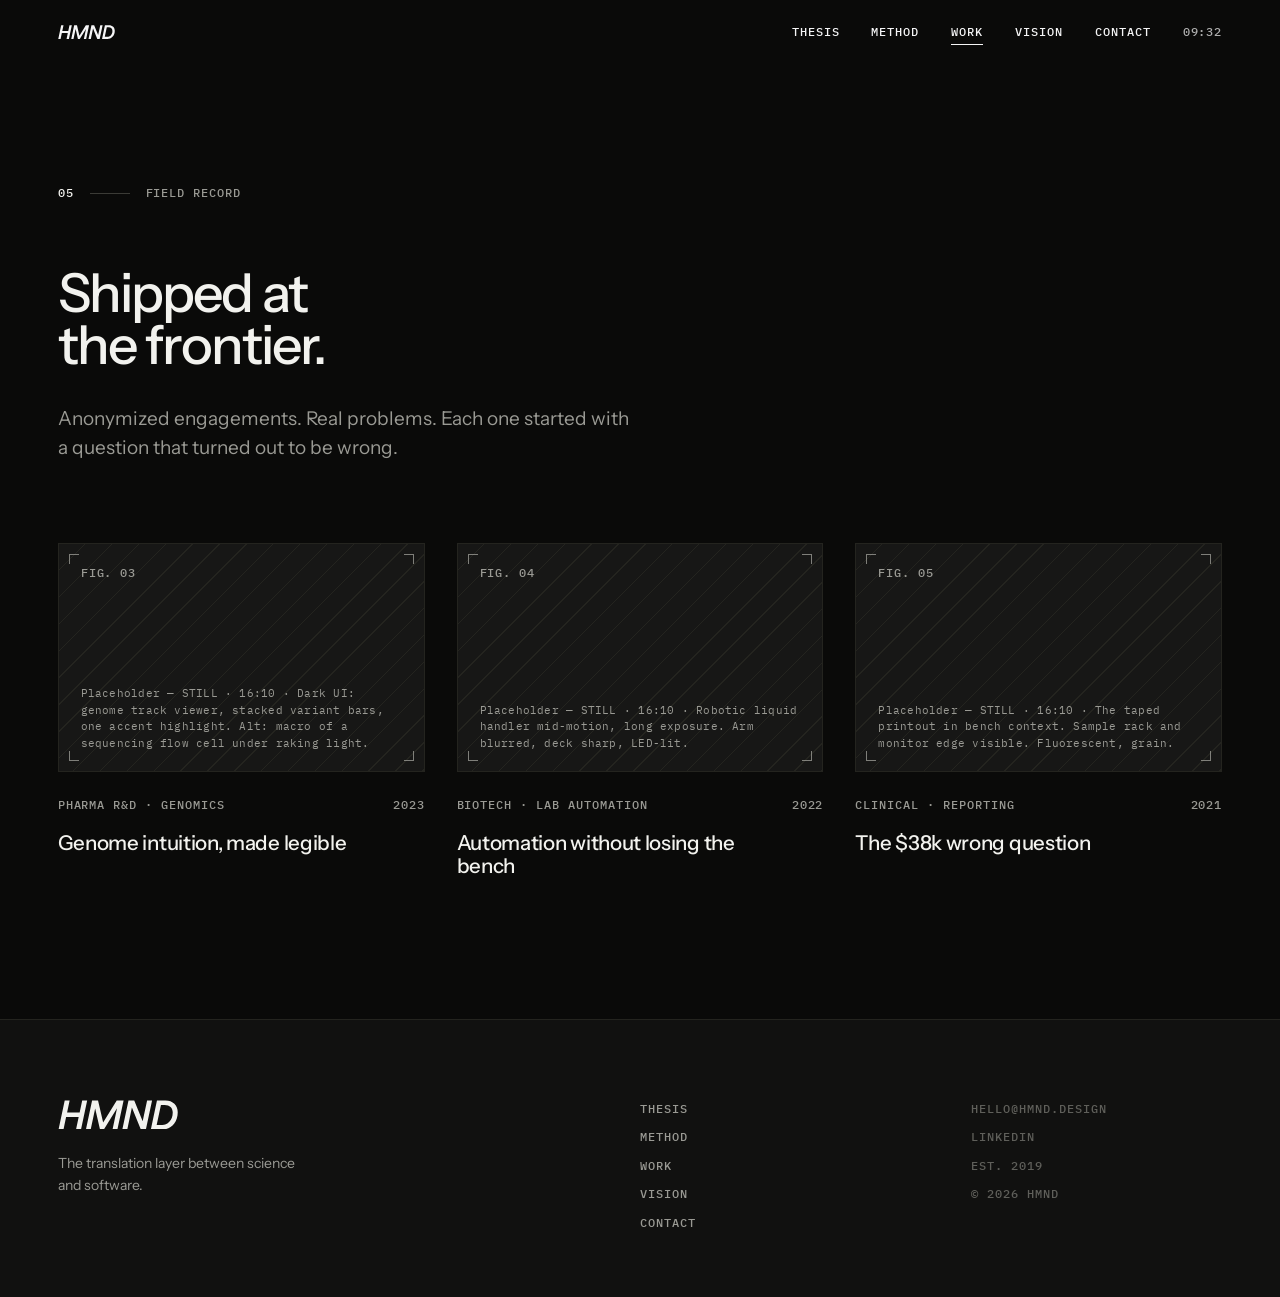
==== commit 7af3a479: "cosmetic fixes" ====
--- a/works/index.html
+++ b/works/index.html
@@ -52,7 +52,7 @@
   <main id="main">
     <header class="page-head">
       <div class="container">
-        <p class="marker reveal"><span class="marker__num">04</span><span class="marker__rule"></span>Field record</p>
+        <p class="marker reveal"><span class="marker__num">05</span><span class="marker__rule"></span>Field record</p>
         <h1 class="display reveal">
           <span class="line"><span class="line__inner">Shipped at</span></span>
           <span class="line"><span class="line__inner">the frontier.</span></span>
--- a/style.css
+++ b/style.css
@@ -936,6 +936,116 @@
   }
 }
 
+/* —— How this starts (lights on) —— */
+/* Default state is lit (paper) so no-JS renders normally.
+   With JS the room's background starts dark; once 28% of the section has
+   scrolled into view, main.js adds .is-lit and it simply transitions to
+   paper. The text is ALWAYS ink-black — it is never itself recoloured. It
+   goes from illegible (black on near-black) to legible (black on paper)
+   purely because the background changed underneath it. */
+.start {
+  --color-bg: var(--color-paper);
+  --color-surface: var(--color-paper-2);
+  --color-surface-2: var(--color-paper-2);
+  --color-text: var(--color-ink);
+  --color-text-muted: var(--color-ink-muted);
+  --color-text-dim: #8a8a85;
+  --color-border: var(--color-border-paper);
+  --color-border-strong: #a9a9a3;
+  background-color: var(--color-bg);
+  color: var(--color-text);
+  transition: background-color var(--duration-slow) var(--ease-out);
+}
+
+.js .start:not(.is-lit) {
+  --color-bg: #0a0a09;
+  --color-surface: #111110;
+  --color-surface-2: #171716;
+  --color-border: #1a1a18;
+  --color-border-strong: #24241f;
+}
+
+/* Borders fade in with the background (never the text color). Scoped to just
+   the bordered rows — a broader :is() list here would out-specificity the
+   .reveal transition below and silently kill the fade/rise on everything
+   else in the section (the pronounce line, the CTA, etc). */
+.start :is(.spec, .spec__row) {
+  transition: border-color var(--duration-slow) var(--ease-out);
+}
+
+.start .reveal {
+  transition:
+    opacity var(--duration-base) var(--ease-out),
+    transform var(--duration-base) var(--ease-out),
+    border-color var(--duration-slow) var(--ease-out);
+}
+
+.start__grid {
+  display: grid;
+  grid-template-columns: 1fr;
+  gap: var(--space-8);
+}
+
+.start__head .display {
+  margin-top: 0;
+}
+
+.start__lamp {
+  display: inline-block;
+  width: 8px;
+  height: 8px;
+  margin-left: var(--space-2);
+  border: 1px solid currentColor;
+  transition:
+    background-color var(--duration-fast) ease,
+    border-color var(--duration-fast) ease,
+    box-shadow var(--duration-slow) var(--ease-out);
+}
+
+.js .start.is-lit .start__lamp {
+  background-color: var(--color-accent);
+  border-color: var(--color-accent);
+  box-shadow: 0 0 18px 2px color-mix(in srgb, var(--color-accent) 55%, transparent);
+}
+
+.start__note {
+  margin-top: var(--space-4);
+  max-width: var(--measure);
+  color: var(--color-text-muted);
+}
+
+.start .spec {
+  margin-top: var(--space-8);
+}
+
+.pronounce {
+  margin-top: var(--space-10);
+  max-width: 30ch;
+  font-family: var(--font-display);
+  font-size: clamp(1.5rem, 2.6vw, 2.25rem);
+  font-weight: 500;
+  line-height: 1.15;
+  letter-spacing: -0.025em;
+  text-wrap: balance;
+}
+
+.start__cta {
+  margin-top: var(--space-8);
+}
+
+@media (min-width: 900px) {
+  .start__grid {
+    grid-template-columns: 4fr 8fr;
+    gap: var(--space-15);
+    align-items: start;
+  }
+
+  .start__head {
+    position: sticky;
+    top: calc(var(--header-h) + var(--space-6));
+  }
+}
+
 /* —— Thesis (paper) —— */
 .thesis .display {
   margin-bottom: var(--space-10);
@@ -1716,6 +1826,12 @@
     animation: none;
   }
 
+  .start,
+  .start :is(p, h2, dt, dd, span, div, dl, a:not(.btn)),
+  .start__lamp {
+    transition: none;
+  }
+
   .btn::after,
   .case__link .arrow,
   .case__media > img,
